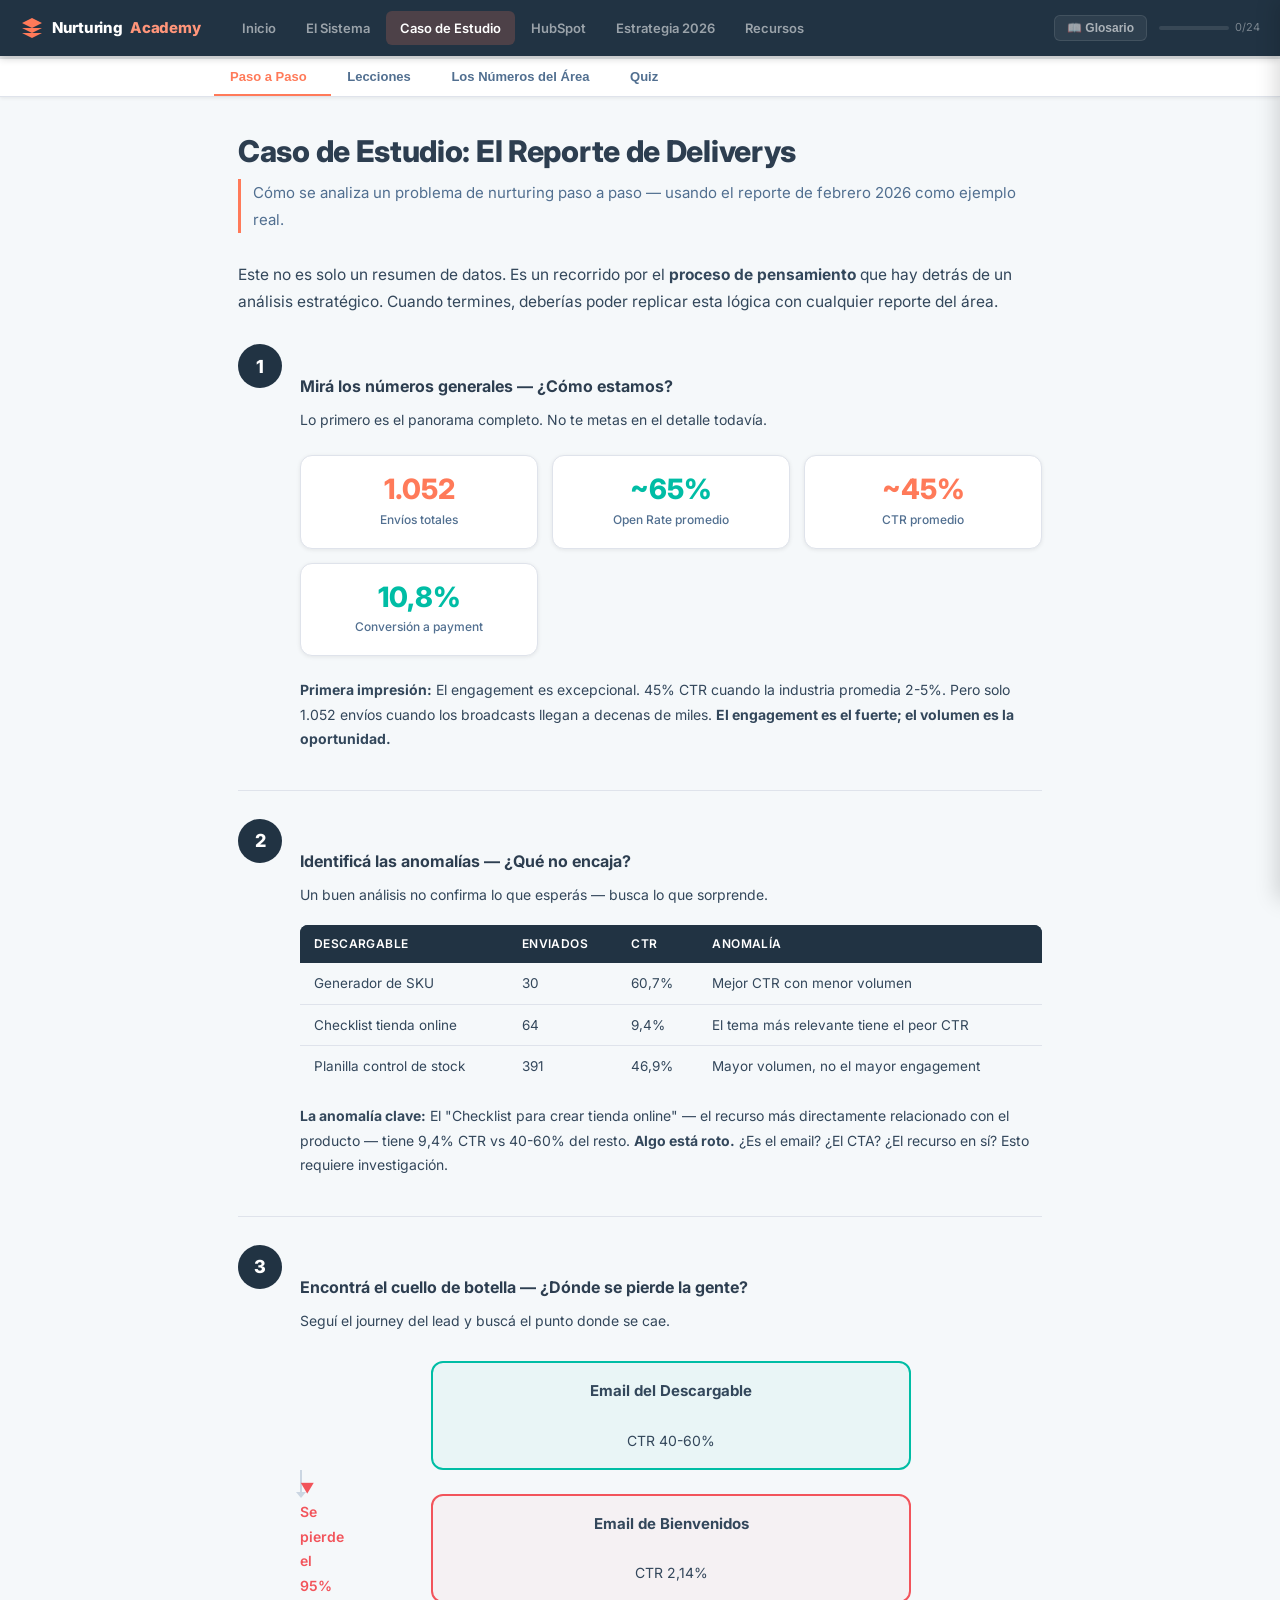
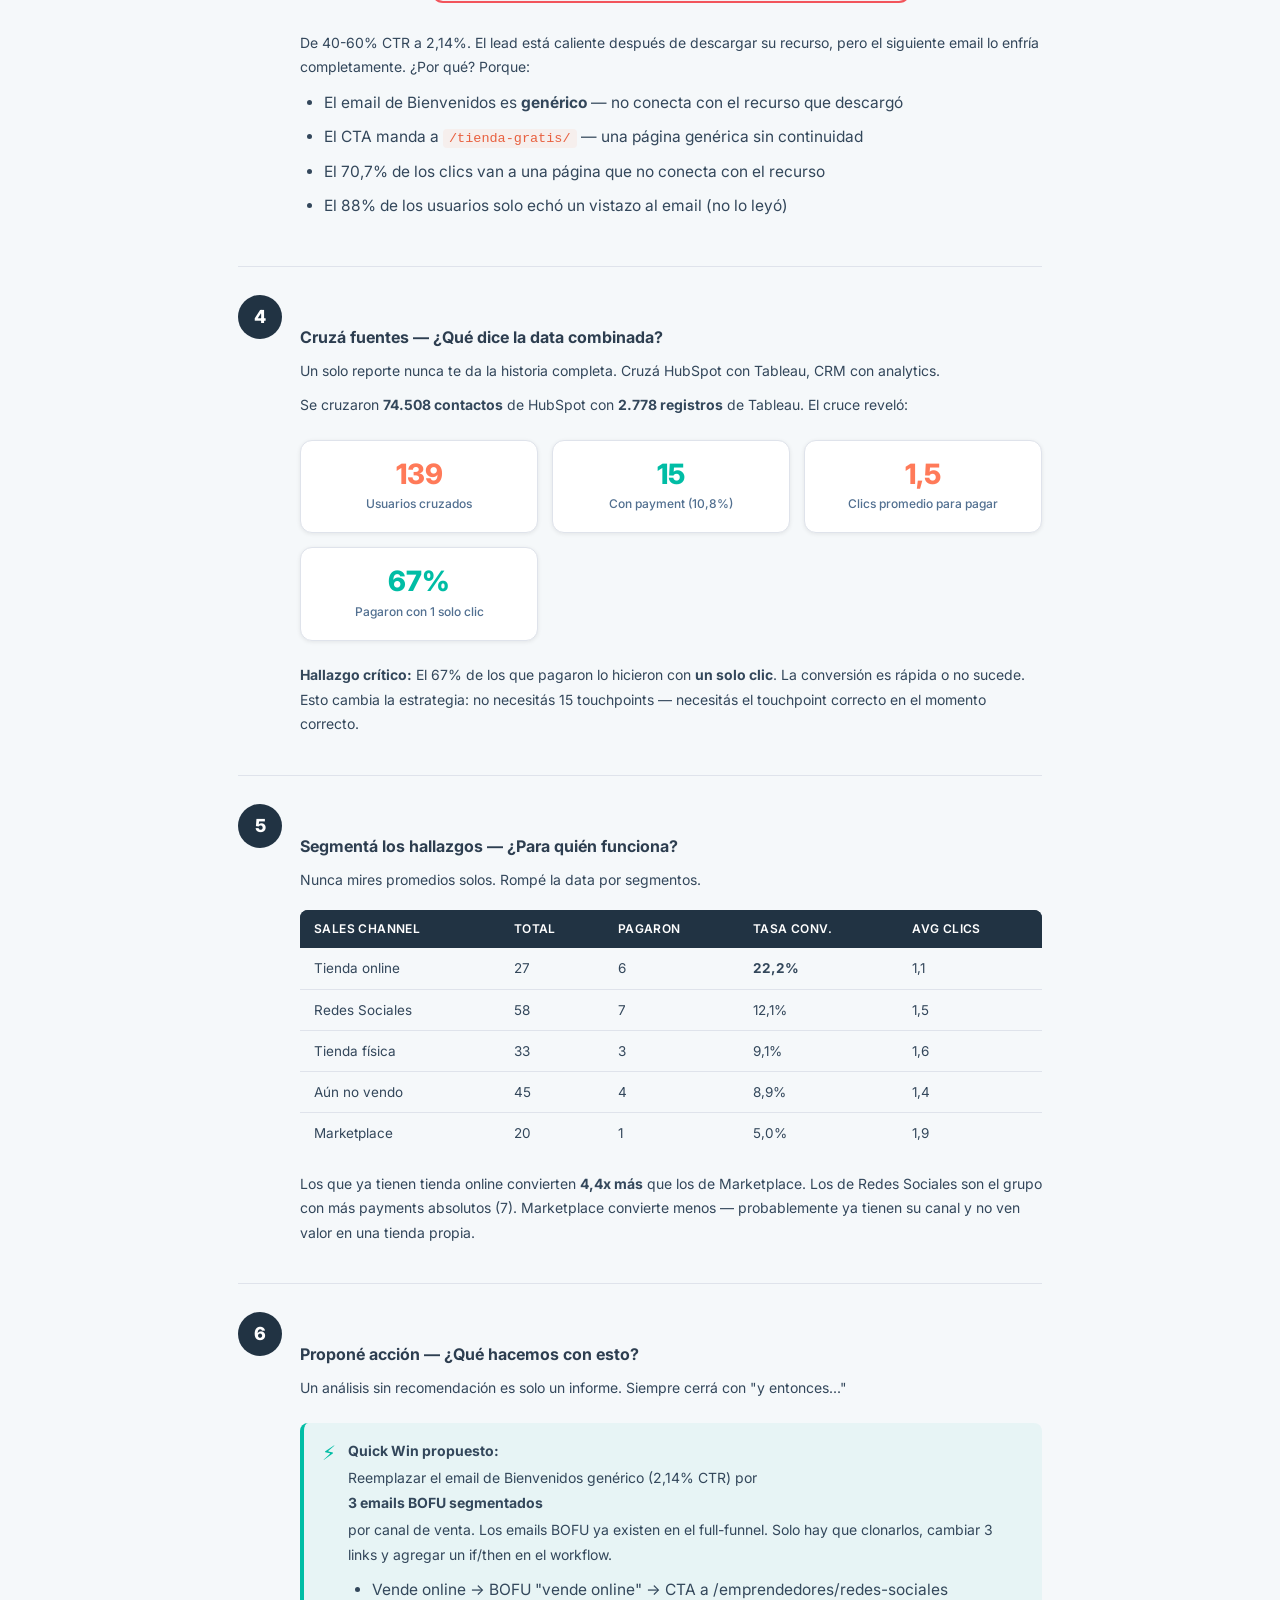
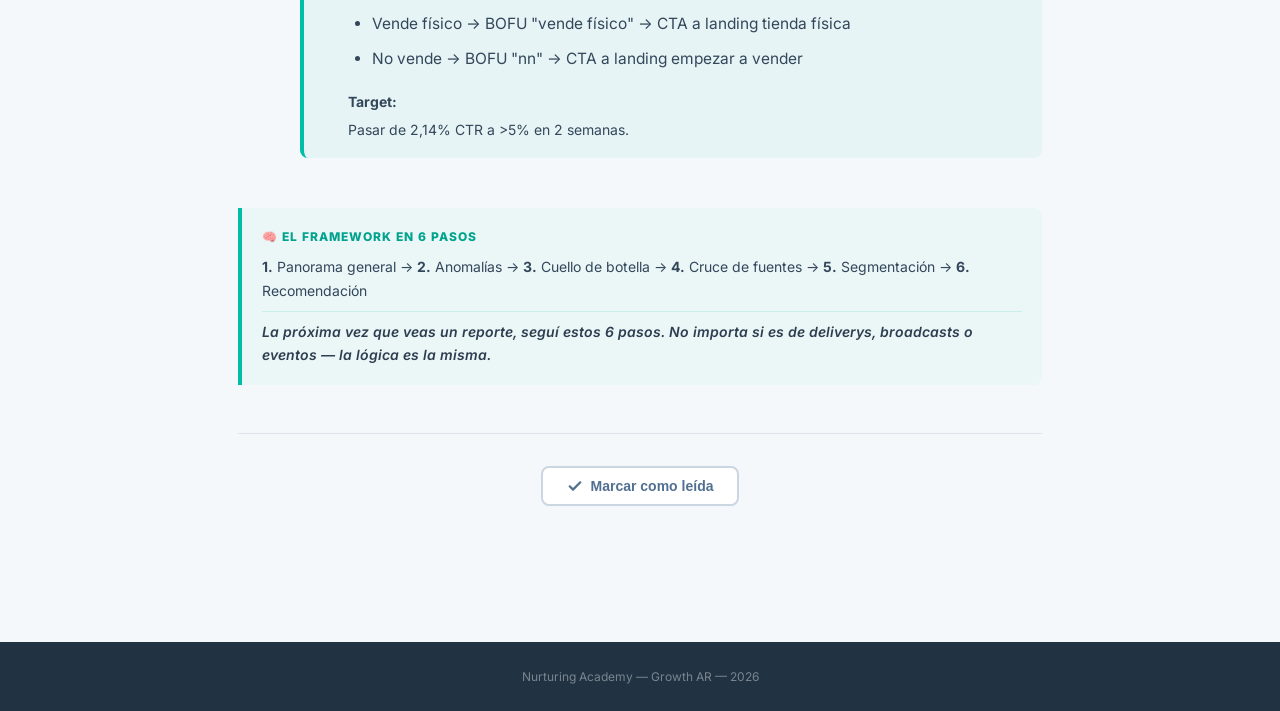
==== analisis.html @ 698d48ff "Rewrite completo: 6 paginas - full-funnel, caso de estudio, HubSpot, estrategia 2026, recursos Co-au" ====
<!DOCTYPE html>
<html lang="es">
<head>
<meta charset="UTF-8">
<meta name="viewport" content="width=device-width,initial-scale=1.0">
<title>Caso de Estudio — Nurturing Academy</title>
<link href="https://fonts.googleapis.com/css2?family=Inter:wght@400;500;600;700;800&display=swap" rel="stylesheet">
<link rel="stylesheet" href="style.css">
</head>
<body>

<!-- HEADER -->
<header class="app-header">
  <div class="header-logo">
    <svg viewBox="0 0 24 24"><path d="M12 2L2 7l10 5 10-5-10-5zM2 17l10 5 10-5M2 12l10 5 10-5"/></svg>
    Nurturing <span>Academy</span>
  </div>
  <nav class="header-tabs">
    <a href="index.html" class="header-tab">Inicio</a>
    <a href="sistema.html" class="header-tab">El Sistema</a>
    <a href="analisis.html" class="header-tab" data-page="analisis">Caso de Estudio</a>
    <a href="herramientas.html" class="header-tab">HubSpot</a>
    <a href="estrategia.html" class="header-tab">Estrategia 2026</a>
    <a href="recursos.html" class="header-tab">Recursos</a>
  </nav>
  <div class="header-right">
    <button class="glos-trigger" id="glos-btn">📖 Glosario</button>
    <div class="progress-mini"><div class="progress-mini-bar"><div class="progress-mini-fill" style="width:0%"></div></div><span class="progress-text">0/24</span></div>
  </div>
</header>
<div class="progress-strip"><div class="progress-strip-fill" style="width:0%"></div></div>

<main class="app-main">
<div class="page active" data-page="analisis">

  <div class="sub-tabs-wrap">
    <div class="sub-tabs">
      <button class="sub-tab active" data-sub="ana-caso">Paso a Paso <span class="check-icon"></span></button>
      <button class="sub-tab" data-sub="ana-lecciones">Lecciones <span class="check-icon"></span></button>
      <button class="sub-tab" data-sub="ana-numeros">Los Números del Área <span class="check-icon"></span></button>
      <button class="sub-tab" data-sub="ana-quiz">Quiz <span class="check-icon"></span></button>
    </div>
  </div>

  <!-- ─── Paso a Paso ─── -->
  <div class="sub-page active" data-sub="ana-caso">
    <div class="content-wrap">
      <div class="article">
        <h1>Caso de Estudio: El Reporte de Deliverys</h1>
        <p class="subtitle">Cómo se analiza un problema de nurturing paso a paso — usando el reporte de febrero 2026 como ejemplo real.</p>

        <p>Este no es solo un resumen de datos. Es un recorrido por el <strong>proceso de pensamiento</strong> que hay detrás de un análisis estratégico. Cuando termines, deberías poder replicar esta lógica con cualquier reporte del área.</p>

        <div class="analysis-steps">
          <div class="as-step">
            <div class="as-num">1</div>
            <div class="as-content">
              <h3>Mirá los números generales — ¿Cómo estamos?</h3>
              <p>Lo primero es el panorama completo. No te metas en el detalle todavía.</p>
              <div class="stat-grid">
                <div class="stat-card"><div class="stat-value coral">1.052</div><div class="stat-label">Envíos totales</div></div>
                <div class="stat-card"><div class="stat-value teal">~65%</div><div class="stat-label">Open Rate promedio</div></div>
                <div class="stat-card"><div class="stat-value coral">~45%</div><div class="stat-label">CTR promedio</div></div>
                <div class="stat-card"><div class="stat-value teal">10,8%</div><div class="stat-label">Conversión a payment</div></div>
              </div>
              <p><strong>Primera impresión:</strong> El engagement es excepcional. 45% CTR cuando la industria promedia 2-5%. Pero solo 1.052 envíos cuando los broadcasts llegan a decenas de miles. <strong>El engagement es el fuerte; el volumen es la oportunidad.</strong></p>
            </div>
          </div>

          <div class="as-step">
            <div class="as-num">2</div>
            <div class="as-content">
              <h3>Identificá las anomalías — ¿Qué no encaja?</h3>
              <p>Un buen análisis no confirma lo que esperás — busca lo que sorprende.</p>
              <table class="data-table">
                <thead><tr><th>Descargable</th><th>Enviados</th><th>CTR</th><th>Anomalía</th></tr></thead>
                <tbody>
                  <tr><td>Generador de SKU</td><td>30</td><td>60,7%</td><td>Mejor CTR con menor volumen</td></tr>
                  <tr><td>Checklist tienda online</td><td>64</td><td>9,4%</td><td>El tema más relevante tiene el peor CTR</td></tr>
                  <tr><td>Planilla control de stock</td><td>391</td><td>46,9%</td><td>Mayor volumen, no el mayor engagement</td></tr>
                </tbody>
              </table>
              <p><strong>La anomalía clave:</strong> El "Checklist para crear tienda online" — el recurso más directamente relacionado con el producto — tiene 9,4% CTR vs 40-60% del resto. <strong>Algo está roto.</strong> ¿Es el email? ¿El CTA? ¿El recurso en sí? Esto requiere investigación.</p>
            </div>
          </div>

          <div class="as-step">
            <div class="as-num">3</div>
            <div class="as-content">
              <h3>Encontrá el cuello de botella — ¿Dónde se pierde la gente?</h3>
              <p>Seguí el journey del lead y buscá el punto donde se cae.</p>
              <div class="flow-diagram">
                <div class="flow-row"><div class="flow-box flow-tofu"><strong>Email del Descargable</strong><br>CTR 40-60%</div></div>
                <div class="flow-arrow" style="color:var(--danger)">▼ Se pierde el 95%</div>
                <div class="flow-row"><div class="flow-box flow-remark"><strong>Email de Bienvenidos</strong><br>CTR 2,14%</div></div>
              </div>
              <p>De 40-60% CTR a 2,14%. El lead está caliente después de descargar su recurso, pero el siguiente email lo enfría completamente. ¿Por qué? Porque:</p>
              <ul>
                <li>El email de Bienvenidos es <strong>genérico</strong> — no conecta con el recurso que descargó</li>
                <li>El CTA manda a <code>/tienda-gratis/</code> — una página genérica sin continuidad</li>
                <li>El 70,7% de los clics van a una página que no conecta con el recurso</li>
                <li>El 88% de los usuarios solo echó un vistazo al email (no lo leyó)</li>
              </ul>
            </div>
          </div>

          <div class="as-step">
            <div class="as-num">4</div>
            <div class="as-content">
              <h3>Cruzá fuentes — ¿Qué dice la data combinada?</h3>
              <p>Un solo reporte nunca te da la historia completa. Cruzá HubSpot con Tableau, CRM con analytics.</p>
              <p>Se cruzaron <strong>74.508 contactos</strong> de HubSpot con <strong>2.778 registros</strong> de Tableau. El cruce reveló:</p>
              <div class="stat-grid">
                <div class="stat-card"><div class="stat-value coral">139</div><div class="stat-label">Usuarios cruzados</div></div>
                <div class="stat-card"><div class="stat-value teal">15</div><div class="stat-label">Con payment (10,8%)</div></div>
                <div class="stat-card"><div class="stat-value coral">1,5</div><div class="stat-label">Clics promedio para pagar</div></div>
                <div class="stat-card"><div class="stat-value teal">67%</div><div class="stat-label">Pagaron con 1 solo clic</div></div>
              </div>
              <p><strong>Hallazgo crítico:</strong> El 67% de los que pagaron lo hicieron con <strong>un solo clic</strong>. La conversión es rápida o no sucede. Esto cambia la estrategia: no necesitás 15 touchpoints — necesitás el touchpoint correcto en el momento correcto.</p>
            </div>
          </div>

          <div class="as-step">
            <div class="as-num">5</div>
            <div class="as-content">
              <h3>Segmentá los hallazgos — ¿Para quién funciona?</h3>
              <p>Nunca mires promedios solos. Rompé la data por segmentos.</p>
              <table class="data-table">
                <thead><tr><th>Sales Channel</th><th>Total</th><th>Pagaron</th><th>Tasa Conv.</th><th>Avg Clics</th></tr></thead>
                <tbody>
                  <tr><td>Tienda online</td><td>27</td><td>6</td><td><strong>22,2%</strong></td><td>1,1</td></tr>
                  <tr><td>Redes Sociales</td><td>58</td><td>7</td><td>12,1%</td><td>1,5</td></tr>
                  <tr><td>Tienda física</td><td>33</td><td>3</td><td>9,1%</td><td>1,6</td></tr>
                  <tr><td>Aún no vendo</td><td>45</td><td>4</td><td>8,9%</td><td>1,4</td></tr>
                  <tr><td>Marketplace</td><td>20</td><td>1</td><td>5,0%</td><td>1,9</td></tr>
                </tbody>
              </table>
              <p>Los que ya tienen tienda online convierten <strong>4,4x más</strong> que los de Marketplace. Los de Redes Sociales son el grupo con más payments absolutos (7). Marketplace convierte menos — probablemente ya tienen su canal y no ven valor en una tienda propia.</p>
            </div>
          </div>

          <div class="as-step">
            <div class="as-num">6</div>
            <div class="as-content">
              <h3>Proponé acción — ¿Qué hacemos con esto?</h3>
              <p>Un análisis sin recomendación es solo un informe. Siempre cerrá con "y entonces..."</p>
              <div class="callout callout-insight">
                <div class="callout-icon">⚡</div>
                <div class="callout-body">
                  <strong>Quick Win propuesto:</strong>
                  <p>Reemplazar el email de Bienvenidos genérico (2,14% CTR) por <strong>3 emails BOFU segmentados</strong> por canal de venta. Los emails BOFU ya existen en el full-funnel. Solo hay que clonarlos, cambiar 3 links y agregar un if/then en el workflow.</p>
                  <ul>
                    <li>Vende online → BOFU "vende online" → CTA a /emprendedores/redes-sociales</li>
                    <li>Vende físico → BOFU "vende físico" → CTA a landing tienda física</li>
                    <li>No vende → BOFU "nn" → CTA a landing empezar a vender</li>
                  </ul>
                  <p><strong>Target:</strong> Pasar de 2,14% CTR a >5% en 2 semanas.</p>
                </div>
              </div>
            </div>
          </div>
        </div>

        <div class="callout-strategy">
          <div class="cs-title">🧠 El framework en 6 pasos</div>
          <p><strong>1.</strong> Panorama general → <strong>2.</strong> Anomalías → <strong>3.</strong> Cuello de botella → <strong>4.</strong> Cruce de fuentes → <strong>5.</strong> Segmentación → <strong>6.</strong> Recomendación</p>
          <p class="cs-question">La próxima vez que veas un reporte, seguí estos 6 pasos. No importa si es de deliverys, broadcasts o eventos — la lógica es la misma.</p>
        </div>
      </div>

      <div class="mark-read-wrap">
        <button class="mark-read-btn" data-section="ana-caso" onclick="markAsRead('ana-caso')">
          <svg width="16" height="16" viewBox="0 0 16 16" fill="none"><path d="M13.3 4.3L6 11.6L2.7 8.3" stroke="currentColor" stroke-width="2.2" stroke-linecap="round" stroke-linejoin="round"/></svg>
          <span>Marcar como leída</span>
        </button>
      </div>
    </div>
  </div>

  <!-- ─── Lecciones ─── -->
  <div class="sub-page" data-sub="ana-lecciones">
    <div class="content-wrap">
      <div class="article">
        <h1>Lecciones Estratégicas del Reporte</h1>
        <p class="subtitle">7 insights que cambian cómo pensamos el nurturing.</p>

        <div class="accordion">
          <div class="accordion-item">
            <button class="accordion-trigger">1. El engagement sin volumen es desperdicio <span class="arrow">▼</span></button>
            <div class="accordion-body"><div class="accordion-body-inner">
              <p>CTR de 40-60% en los deliverys vs 2-5% de la industria. Excepcional. Pero solo 1.052 envíos totales frente a 120.000 del email de Bienvenidos o los broadcasts con mucho más alcance.</p>
              <p><strong>Acción:</strong> Alimentar los deliverys desde los broadcasts. Promover la descarga de recursos en cada broadcast para meter más gente al flujo que mejor convierte (66,7% conversión en delivery vs 8% en broadcast).</p>
            </div></div>
          </div>

          <div class="accordion-item">
            <button class="accordion-trigger">2. El tema del recurso define la calidad del lead <span class="arrow">▼</span></button>
            <div class="accordion-body"><div class="accordion-body-inner">
              <p>"IA para e-commerce" (Evolución) generó 6 payments con ~9% de conversión. Los recursos genéricos (planillas, calendarios) tienen buen engagement pero no necesariamente intención de compra.</p>
              <p><strong>Lección:</strong> No todos los deliverys son iguales. Un lead que descarga "IA para e-commerce" ya está pensando en optimizar su ecommerce. Un lead que descarga una planilla de stock puede que no tenga intención de abrir una tienda online.</p>
              <p><strong>Acción:</strong> Crear un delivery SMB con tema de alta intención: "Cómo usar IA para crear tu tienda online" — adaptar el exitoso delivery de Evolución al mercado SMB.</p>
            </div></div>
          </div>

          <div class="accordion-item">
            <button class="accordion-trigger">3. Las landing pages determinan la conversión final <span class="arrow">▼</span></button>
            <div class="accordion-body"><div class="accordion-body-inner">
              <table class="data-table">
                <thead><tr><th>Landing Page</th><th>Usuarios</th><th>Pagaron</th><th>Tasa</th></tr></thead>
                <tbody>
                  <tr><td>/evolucion/</td><td>3</td><td>2</td><td><strong>66,7%</strong></td></tr>
                  <tr><td>/recursos/nubecommerce/</td><td>5</td><td>3</td><td><strong>60,0%</strong></td></tr>
                  <tr><td>/recursos/planificacion-estrategica/</td><td>6</td><td>3</td><td><strong>50,0%</strong></td></tr>
                  <tr><td>/recursos/ebooks/negocios-digitales-guia/</td><td>26</td><td>0</td><td><strong>0%</strong></td></tr>
                  <tr><td>/herramientas/analisis-foda-online/</td><td>7</td><td>0</td><td><strong>0%</strong></td></tr>
                </tbody>
              </table>
              <p>Evolución (66,7%), NubeCommerce (60%) y Planificación (50%) son donde se toma la decisión de pagar. Las herramientas genéricas (FODA, buyer persona) tienen <strong>0% conversión</strong>.</p>
              <p><strong>Acción:</strong> Los CTAs de los emails deberían apuntar a las páginas que convierten, no a las genéricas.</p>
            </div></div>
          </div>

          <div class="accordion-item">
            <button class="accordion-trigger">4. El flujo de Delivery es el más eficiente del sistema <span class="arrow">▼</span></button>
            <div class="accordion-body"><div class="accordion-body-inner">
              <table class="data-table">
                <thead><tr><th>Flujo</th><th>Total</th><th>Pagaron</th><th>Tasa</th></tr></thead>
                <tbody>
                  <tr><td>Delivery</td><td>6</td><td>4</td><td><strong>66,7%</strong></td></tr>
                  <tr><td>Broadcast</td><td>75</td><td>6</td><td>8,0%</td></tr>
                  <tr><td>Flujo Bienvenidos</td><td>11</td><td>1</td><td>9,1%</td></tr>
                  <tr><td>FullFunnel-tofu-nn</td><td>27</td><td>1</td><td>3,7%</td></tr>
                </tbody>
              </table>
              <p>Delivery convierte al 66,7%. Broadcast al 8%. La estrategia: <strong>usar Broadcast para alimentar Delivery</strong> — combinar el volumen de uno con la conversión del otro.</p>
            </div></div>
          </div>

          <div class="accordion-item">
            <button class="accordion-trigger">5. Hay 124 trials sin payment esperando <span class="arrow">▼</span></button>
            <div class="accordion-body"><div class="accordion-body-inner">
              <p>De los 139 usuarios cruzados, todos crearon trial. 124 no pagaron. El problema no es la activación — es el <strong>cierre</strong>.</p>
              <p>Un flujo de remarketing/recupero enfocado en estos trials podría ser el quick win más grande. Son leads que ya demostraron intención (crearon tienda) pero algo los frenó en el último paso.</p>
            </div></div>
          </div>

          <div class="accordion-item">
            <button class="accordion-trigger">6. La segmentación del formulario no se usa <span class="arrow">▼</span></button>
            <div class="accordion-body"><div class="accordion-body-inner">
              <p>El form pregunta "¿Cómo vendés actualmente?" con 5 opciones. Pero todos los leads entran al mismo flujo TOFU genérico sin importar la respuesta.</p>
              <p>Un lead que vende en tienda física necesita un mensaje diferente al que aún no vende. La data lo confirma (22,2% vs 8,9% conversión). Personalizar según la respuesta podría mejorar significativamente la conversión.</p>
            </div></div>
          </div>

          <div class="accordion-item">
            <button class="accordion-trigger">7. Los deliverys SMB son muy nuevos para medir <span class="arrow">▼</span></button>
            <div class="accordion-body"><div class="accordion-body-inner">
              <p>Creados el 27/01/2026, solo tienen 2-3 semanas de vida. Promedio hasta payment: 15 días. Mediana: 9 días.</p>
              <p><strong>Acción:</strong> Esperar hasta primera semana de marzo para tener data significativa. Mientras tanto, monitorear engagement y ajustar lo que se pueda (subject lines, CTAs).</p>
            </div></div>
          </div>
        </div>
      </div>

      <div class="mark-read-wrap">
        <button class="mark-read-btn" data-section="ana-lecciones" onclick="markAsRead('ana-lecciones')">
          <svg width="16" height="16" viewBox="0 0 16 16" fill="none"><path d="M13.3 4.3L6 11.6L2.7 8.3" stroke="currentColor" stroke-width="2.2" stroke-linecap="round" stroke-linejoin="round"/></svg>
          <span>Marcar como leída</span>
        </button>
      </div>
    </div>
  </div>

  <!-- ─── Los Números del Área ─── -->
  <div class="sub-page" data-sub="ana-numeros">
    <div class="content-wrap">
      <div class="article">
        <h1>Los Números del Área</h1>
        <p class="subtitle">Métricas clave de 2025 y benchmarks para 2026.</p>

        <h2>Resultados 2025 — El año del sistema</h2>
        <div class="stat-grid">
          <div class="stat-card"><div class="stat-value coral">154.887</div><div class="stat-label">Leads impactados</div></div>
          <div class="stat-card"><div class="stat-value teal">1.038</div><div class="stat-label">Trials generados (+16% vs budget)</div></div>
          <div class="stat-card"><div class="stat-value coral">102</div><div class="stat-label">Payments (+16% vs budget)</div></div>
          <div class="stat-card"><div class="stat-value teal">9,83%</div><div class="stat-label">CVR Trial → Payment</div></div>
        </div>

        <h2>Engagement de Emails 2025</h2>
        <table class="data-table">
          <thead><tr><th>Métrica</th><th>Q1 2025</th><th>Q2 2025</th><th>Benchmark industria</th></tr></thead>
          <tbody>
            <tr><td>Open Rate</td><td>35,04%</td><td>34,91%</td><td>15-30%</td></tr>
            <tr><td>CTR</td><td>2,09%</td><td>2,23%</td><td>1,5-3%</td></tr>
            <tr><td>Bounce Rate</td><td>1,16%</td><td>0,85%</td><td><2%</td></tr>
            <tr><td>Unsub Rate</td><td>0,58%</td><td>0,44%</td><td><0,5%</td></tr>
          </tbody>
        </table>

        <h2>Broadcasts — Santiago Q1-Q2 2025</h2>
        <p>32 broadcasts analizados. Los top performers:</p>
        <table class="data-table">
          <thead><tr><th>Broadcast</th><th>OR</th><th>Trials</th><th>Payments</th></tr></thead>
          <tbody>
            <tr><td>"La Lapicera" (inspirado en J. Belfort)</td><td>~35%</td><td>37</td><td><strong>6</strong></td></tr>
            <tr><td>"Preparate… ¡Que ya viene!" (Hot Sale)</td><td><strong>40,63%</strong></td><td>—</td><td>—</td></tr>
            <tr><td>Enero YoY</td><td>—</td><td>—</td><td><strong>+1039% YoY</strong></td></tr>
          </tbody>
        </table>

        <h2>Eventos 2025</h2>
        <table class="data-table">
          <thead><tr><th>Evento</th><th>Inscriptos</th><th>Tiendas</th><th>Payments</th><th>Nota</th></tr></thead>
          <tbody>
            <tr><td>Entrenamiento Nube (anual)</td><td>—</td><td>279</td><td>—</td><td>Volumen sostenido</td></tr>
            <tr><td>Webinar Adquisición (nov)</td><td>4.143</td><td>136</td><td>4</td><td>Pico sin journey post-evento</td></tr>
          </tbody>
        </table>

        <h2>Métricas a Monitorear en 2026</h2>
        <table class="data-table">
          <thead><tr><th>Métrica</th><th>Valor Actual</th><th>Target</th><th>Frecuencia</th></tr></thead>
          <tbody>
            <tr><td>Envíos totales deliverys/mes</td><td>~1.052</td><td>2.000+</td><td>Semanal</td></tr>
            <tr><td>CTR promedio descargables</td><td>~45%</td><td>Mantener >40%</td><td>Semanal</td></tr>
            <tr><td>CTR email Bienvenidos</td><td>2,14%</td><td>>5%</td><td>Semanal</td></tr>
            <tr><td>Payments desde Delivery SMB</td><td>Por medir</td><td>—</td><td>Quincenal</td></tr>
            <tr><td>Días promedio hasta payment</td><td>15 días</td><td>&lt;15 días</td><td>Mensual</td></tr>
          </tbody>
        </table>
      </div>

      <div class="mark-read-wrap">
        <button class="mark-read-btn" data-section="ana-numeros" onclick="markAsRead('ana-numeros')">
          <svg width="16" height="16" viewBox="0 0 16 16" fill="none"><path d="M13.3 4.3L6 11.6L2.7 8.3" stroke="currentColor" stroke-width="2.2" stroke-linecap="round" stroke-linejoin="round"/></svg>
          <span>Marcar como leída</span>
        </button>
      </div>
    </div>
  </div>

  <!-- ─── Quiz ─── -->
  <div class="sub-page" data-sub="ana-quiz">
    <div class="content-wrap">
      <div class="article">
        <h1>Quiz — Caso de Estudio</h1>

        <div class="quiz-card" data-correct="b">
          <h3>1. ¿Cuál es el cuello de botella principal del flujo de deliverys?</h3>
          <div class="q-options">
            <label class="q-opt"><input type="radio" name="aq1" value="a"><span>El CTR del email descargable es muy bajo</span></label>
            <label class="q-opt"><input type="radio" name="aq1" value="b"><span>El email de Bienvenidos genérico pierde el 95% del engagement</span></label>
            <label class="q-opt"><input type="radio" name="aq1" value="c"><span>Los leads no descargan los recursos</span></label>
          </div>
          <div class="q-feedback q-right">Exacto. El descargable tiene 40-60% CTR, pero el Bienvenidos cae a 2,14%. Ahí se pierde casi todo.</div>
          <div class="q-feedback q-wrong">El CTR del descargable es excelente (40-60%). El problema está en el paso siguiente: el email de Bienvenidos.</div>
        </div>

        <div class="quiz-card" data-correct="c">
          <h3>2. ¿Con cuántos clics pagó el 67% de los leads que convirtieron?</h3>
          <div class="q-options">
            <label class="q-opt"><input type="radio" name="aq2" value="a"><span>5 o más clics</span></label>
            <label class="q-opt"><input type="radio" name="aq2" value="b"><span>3 clics</span></label>
            <label class="q-opt"><input type="radio" name="aq2" value="c"><span>1 solo clic</span></label>
          </div>
          <div class="q-feedback q-right">Sí. La conversión es rápida o no sucede. No se necesitan múltiples touchpoints.</div>
          <div class="q-feedback q-wrong">El dato real: 67% pagó con un solo clic. No necesitaron múltiples interacciones.</div>
        </div>

        <div class="quiz-card" data-correct="a">
          <h3>3. ¿Cuál es el primer paso del framework de análisis?</h3>
          <div class="q-options">
            <label class="q-opt"><input type="radio" name="aq3" value="a"><span>Mirar los números generales — panorama completo</span></label>
            <label class="q-opt"><input type="radio" name="aq3" value="b"><span>Buscar anomalías en los datos</span></label>
            <label class="q-opt"><input type="radio" name="aq3" value="c"><span>Proponer acciones inmediatas</span></label>
          </div>
          <div class="q-feedback q-right">Correcto. Siempre empezá con el panorama completo antes de ir al detalle.</div>
          <div class="q-feedback q-wrong">Las anomalías vienen después. Primero hay que entender el panorama general para tener contexto.</div>
        </div>

        <div class="quiz-card" data-correct="b">
          <h3>4. ¿Cuál es la landing page con mayor tasa de conversión?</h3>
          <div class="q-options">
            <label class="q-opt"><input type="radio" name="aq4" value="a"><span>/tienda-gratis/ (15,4%)</span></label>
            <label class="q-opt"><input type="radio" name="aq4" value="b"><span>/evolucion/ (66,7%)</span></label>
            <label class="q-opt"><input type="radio" name="aq4" value="c"><span>/crear-mi-tienda-online/ (10%)</span></label>
          </div>
          <div class="q-feedback q-right">Correcto. /evolucion/ tiene 66,7% de conversión, seguida de /recursos/nubecommerce/ con 60%.</div>
          <div class="q-feedback q-wrong">Las páginas de Evolución (66,7%) y NubeCommerce (60%) son las que más convierten.</div>
        </div>
      </div>

      <div class="mark-read-wrap">
        <button class="mark-read-btn" data-section="ana-quiz" onclick="markAsRead('ana-quiz')">
          <svg width="16" height="16" viewBox="0 0 16 16" fill="none"><path d="M13.3 4.3L6 11.6L2.7 8.3" stroke="currentColor" stroke-width="2.2" stroke-linecap="round" stroke-linejoin="round"/></svg>
          <span>Marcar como leída</span>
        </button>
      </div>
    </div>
  </div>

</div>
</main>

<!-- GLOSSARY -->
<div class="glos-overlay" id="glos-overlay"></div>
<div class="glos-panel" id="glos-panel">
  <div class="glos-head"><h3>Glosario</h3><button class="glos-close">&times;</button></div>
  <div class="glos-search"><input type="text" placeholder="Buscar término…"></div>
  <div class="glos-list">
    <div class="glos-item"><div class="glos-term">Cuello de botella</div><div class="glos-def">Punto del flujo donde se pierde la mayor cantidad de leads.</div></div>
    <div class="glos-item"><div class="glos-term">Cruce de datos</div><div class="glos-def">Combinar datos de diferentes fuentes (HubSpot + Tableau) para obtener insights más profundos.</div></div>
    <div class="glos-item"><div class="glos-term">Quick Win</div><div class="glos-def">Acción de alto impacto y bajo esfuerzo que se puede implementar rápidamente.</div></div>
  </div>
</div>

<footer class="app-footer">Nurturing Academy — Growth AR — 2026</footer>
<script src="app.js"></script>
</body>
</html>
---- style.css ----
/* ============================================================
   VARIABLES — HubSpot Brand Colors
   ============================================================ */
:root {
  --coral: #FF7A59;
  --coral-light: #FF957A;
  --coral-dark: #E8603F;
  --charcoal: #33475B;
  --charcoal-light: #516F90;
  --charcoal-dark: #2D3E50;
  --teal: #00BDA5;
  --teal-light: #7CDED2;
  --teal-dark: #00A38D;
  --navy: #213343;
  --bg: #F5F8FA;
  --card: #FFFFFF;
  --text: #33475B;
  --text2: #516F90;
  --text3: #99ACC2;
  --border: #CBD6E2;
  --border-light: #DFE3EB;
  --success: #00BDA5;
  --warning: #DBAE17;
  --danger: #F2545B;
  --info: #00A4BD;
  --radius: 8px;
  --radius-lg: 12px;
  --shadow: 0 1px 4px rgba(0,0,0,.08);
  --shadow-md: 0 4px 12px rgba(0,0,0,.1);
  --shadow-lg: 0 8px 30px rgba(0,0,0,.12);
  --header-h: 56px;
  --subtab-h: 44px;
}

/* ============================================================
   RESET & BASE
   ============================================================ */
*,*::before,*::after{box-sizing:border-box;margin:0;padding:0}
html{scroll-behavior:smooth;-webkit-text-size-adjust:100%}
body{font-family:'Inter',system-ui,-apple-system,sans-serif;color:var(--text);background:var(--bg);line-height:1.75;font-size:15.5px}
a{color:var(--coral);text-decoration:none;font-weight:500;transition:color .15s}
a:hover{color:var(--coral-dark);text-decoration:underline}
::selection{background:var(--coral);color:#fff}
img{max-width:100%;display:block}
strong{font-weight:700}
em{font-style:italic;color:var(--charcoal-light)}

/* ============================================================
   HEADER — Fixed top bar
   ============================================================ */
.app-header{
  position:fixed;top:0;left:0;right:0;z-index:100;
  background:var(--navy);color:#fff;
  height:var(--header-h);
  display:flex;align-items:center;
  padding:0 20px;gap:12px;
  box-shadow:0 2px 8px rgba(0,0,0,.2);
}
.header-logo{
  font-size:15px;font-weight:800;letter-spacing:-.3px;
  display:flex;align-items:center;gap:8px;
  white-space:nowrap;flex-shrink:0;
}
.header-logo svg{width:24px;height:24px;fill:var(--coral)}
.header-logo span{color:var(--coral-light)}

.header-tabs{
  display:flex;gap:2px;margin-left:16px;flex:1;
  overflow-x:auto;-webkit-overflow-scrolling:touch;
}
.header-tabs::-webkit-scrollbar{display:none}
.header-tab{
  padding:6px 14px;border-radius:6px;
  font-size:13px;font-weight:600;
  color:rgba(255,255,255,.55);
  background:transparent;border:none;cursor:pointer;
  white-space:nowrap;transition:all .15s;
  text-decoration:none;
}
.header-tab:hover{color:#fff;background:rgba(255,255,255,.08);text-decoration:none}
.header-tab.active{color:#fff;background:rgba(255,122,89,.2)}

.header-right{
  display:flex;align-items:center;gap:12px;flex-shrink:0;
}
.glos-trigger{
  padding:5px 12px;border-radius:6px;
  font-size:12px;font-weight:600;
  color:rgba(255,255,255,.6);
  background:rgba(255,255,255,.06);border:1px solid rgba(255,255,255,.1);
  cursor:pointer;transition:all .15s;
  display:flex;align-items:center;gap:5px;
}
.glos-trigger:hover{color:#fff;background:rgba(255,255,255,.12)}
.progress-mini{
  font-size:11px;color:rgba(255,255,255,.4);
  display:flex;align-items:center;gap:6px;
}
.progress-mini-bar{
  width:70px;height:4px;border-radius:2px;
  background:rgba(255,255,255,.1);overflow:hidden;
}
.progress-mini-fill{
  height:100%;border-radius:2px;
  background:var(--teal);transition:width .5s ease;
}

/* ============================================================
   PROGRESS BAR — Below header
   ============================================================ */
.progress-strip{
  position:fixed;top:var(--header-h);left:0;right:0;
  height:3px;background:rgba(0,0,0,.06);z-index:99;
}
.progress-strip-fill{
  height:100%;background:linear-gradient(90deg,var(--teal),var(--coral));
  transition:width .6s ease;border-radius:0 2px 2px 0;
}

/* ============================================================
   SUB-TABS — Sticky bar for in-page sections
   ============================================================ */
.sub-tabs-wrap{
  position:sticky;top:calc(var(--header-h) + 3px);z-index:50;
  background:var(--card);border-bottom:1px solid var(--border-light);
  box-shadow:var(--shadow);
}
.sub-tabs{
  max-width:900px;margin:0 auto;
  display:flex;gap:0;overflow-x:auto;
  padding:0 24px;
  -webkit-overflow-scrolling:touch;
}
.sub-tabs::-webkit-scrollbar{display:none}
.sub-tab{
  padding:10px 16px;
  font-size:13px;font-weight:600;
  color:var(--text2);
  background:none;border:none;
  border-bottom:2px solid transparent;
  cursor:pointer;white-space:nowrap;
  transition:all .15s;
}
.sub-tab:hover{color:var(--charcoal)}
.sub-tab.active{color:var(--coral);border-bottom-color:var(--coral)}
.sub-tab .check-icon{
  display:inline-flex;margin-left:5px;
  color:var(--teal);opacity:0;transition:opacity .3s;
}
.sub-tab.done .check-icon{opacity:1}

/* ============================================================
   MAIN CONTENT AREA
   ============================================================ */
.app-main{
  padding-top:calc(var(--header-h) + 3px);
  min-height:100vh;
}
.page{display:none}
.page.active{display:block}
.sub-page{display:none}
.sub-page.active{display:block}

.content-wrap{
  max-width:860px;margin:0 auto;
  padding:36px 28px 80px;
}

/* ============================================================
   ARTICLE TYPOGRAPHY
   ============================================================ */
.article{margin-bottom:48px}
.article h1{
  font-size:30px;font-weight:800;color:var(--charcoal-dark);
  line-height:1.25;margin-bottom:8px;letter-spacing:-.3px;
}
.article .subtitle{
  font-size:15px;color:var(--text2);margin-bottom:28px;
  border-left:3px solid var(--coral);padding-left:12px;
}
.article h2{
  font-size:22px;font-weight:700;color:var(--charcoal-dark);
  margin-top:40px;margin-bottom:14px;line-height:1.3;
}
.article h3{
  font-size:17px;font-weight:700;color:var(--charcoal);
  margin-top:28px;margin-bottom:10px;
}
.article p{
  margin-bottom:18px;color:var(--text);line-height:1.8;
}
.article ul,.article ol{
  margin-bottom:18px;padding-left:24px;
}
.article li{margin-bottom:8px;line-height:1.7}
.article blockquote{
  border-left:3px solid var(--coral-light);
  background:rgba(255,122,89,.04);
  padding:14px 18px;margin:20px 0;border-radius:0 var(--radius) var(--radius) 0;
  font-style:italic;color:var(--charcoal-light);
}
.article hr{
  border:none;height:1px;background:var(--border-light);margin:32px 0;
}
.article code{
  background:rgba(255,122,89,.08);color:var(--coral-dark);
  padding:2px 6px;border-radius:4px;font-size:13.5px;
  font-family:'Courier New',monospace;
}

/* ============================================================
   CALLOUT BOXES
   ============================================================ */
.callout{
  padding:16px 18px;border-radius:var(--radius);
  margin:22px 0;display:flex;gap:12px;
  border-left:4px solid;
}
.callout-icon{font-size:20px;flex-shrink:0;line-height:1.4}
.callout-body{flex:1}
.callout-body strong{display:block;margin-bottom:3px;font-size:14px}
.callout-body p{margin-bottom:6px;font-size:14px;line-height:1.65}
.callout-body p:last-child{margin-bottom:0}

.callout-insight{background:rgba(0,189,165,.06);border-color:var(--teal)}
.callout-insight .callout-icon{color:var(--teal)}
.callout-alert{background:rgba(242,84,91,.05);border-color:var(--danger)}
.callout-alert .callout-icon{color:var(--danger)}
.callout-tip{background:rgba(0,164,189,.05);border-color:var(--info)}
.callout-tip .callout-icon{color:var(--info)}
.callout-data{background:rgba(255,122,89,.05);border-color:var(--coral)}
.callout-data .callout-icon{color:var(--coral)}
.callout-warning{background:rgba(219,174,23,.06);border-color:var(--warning)}
.callout-warning .callout-icon{color:var(--warning)}

/* ============================================================
   SUMMARY BOX
   ============================================================ */
.summary-box{
  background:var(--card);border:1px solid var(--border-light);
  border-radius:var(--radius-lg);padding:22px 24px;
  margin:28px 0;box-shadow:var(--shadow);
}
.summary-box h4{
  font-size:13px;font-weight:700;text-transform:uppercase;
  letter-spacing:.8px;color:var(--coral);margin-bottom:12px;
  display:flex;align-items:center;gap:6px;
}
.summary-box ul{padding-left:18px;margin:0}
.summary-box li{font-size:14px;line-height:1.65;margin-bottom:6px}

/* ============================================================
   STAT CARDS — For key metrics
   ============================================================ */
.stat-grid{
  display:grid;grid-template-columns:repeat(auto-fit,minmax(180px,1fr));
  gap:14px;margin:22px 0;
}
.stat-card{
  background:var(--card);border:1px solid var(--border-light);
  border-radius:var(--radius-lg);padding:18px 20px;
  box-shadow:var(--shadow);text-align:center;
  transition:transform .15s,box-shadow .15s;
}
.stat-card:hover{transform:translateY(-2px);box-shadow:var(--shadow-md)}
.stat-card .stat-value{
  font-size:28px;font-weight:800;color:var(--charcoal-dark);
  line-height:1.1;margin-bottom:4px;
}
.stat-card .stat-value.coral{color:var(--coral)}
.stat-card .stat-value.teal{color:var(--teal)}
.stat-card .stat-value.danger{color:var(--danger)}
.stat-card .stat-label{font-size:12px;color:var(--text2);font-weight:500}

/* ============================================================
   TABLES
   ============================================================ */
.table-wrap{
  overflow-x:auto;margin:20px 0;border-radius:var(--radius);
  border:1px solid var(--border-light);box-shadow:var(--shadow);
}
table{width:100%;border-collapse:collapse;font-size:13.5px}
thead{background:var(--navy);color:#fff}
th{padding:10px 14px;text-align:left;font-weight:600;font-size:12px;
  text-transform:uppercase;letter-spacing:.4px;white-space:nowrap}
td{padding:10px 14px;border-bottom:1px solid var(--border-light)}
tbody tr:hover{background:rgba(255,122,89,.03)}
tbody tr:last-child td{border-bottom:none}
.tag{
  display:inline-block;padding:2px 8px;border-radius:10px;
  font-size:11px;font-weight:600;white-space:nowrap;
}
.tag-green{background:rgba(0,189,165,.1);color:var(--teal-dark)}
.tag-red{background:rgba(242,84,91,.1);color:var(--danger)}
.tag-orange{background:rgba(255,122,89,.1);color:var(--coral-dark)}
.tag-blue{background:rgba(0,164,189,.1);color:var(--info)}

/* ============================================================
   CSS BAR CHARTS
   ============================================================ */
.bar-chart{margin:22px 0}
.bar-chart-title{
  font-size:14px;font-weight:700;color:var(--charcoal);margin-bottom:12px;
}
.bar-row{
  display:flex;align-items:center;gap:10px;margin-bottom:8px;
}
.bar-label{
  width:180px;font-size:12.5px;color:var(--text2);text-align:right;
  flex-shrink:0;white-space:nowrap;overflow:hidden;text-overflow:ellipsis;
}
.bar-track{flex:1;height:24px;background:var(--border-light);border-radius:4px;overflow:hidden;position:relative}
.bar-fill{
  height:100%;border-radius:4px;
  background:linear-gradient(90deg,var(--coral),var(--coral-light));
  transition:width .8s ease;position:relative;
  display:flex;align-items:center;justify-content:flex-end;
  padding-right:8px;
}
.bar-fill.teal{background:linear-gradient(90deg,var(--teal),var(--teal-light))}
.bar-fill.navy{background:linear-gradient(90deg,var(--navy),var(--charcoal))}
.bar-val{
  font-size:11px;font-weight:700;color:#fff;white-space:nowrap;
}
.bar-val-outside{
  font-size:11px;font-weight:600;color:var(--text2);margin-left:8px;
  white-space:nowrap;
}

/* ============================================================
   CSS FLOWCHART
   ============================================================ */
.flow{margin:28px 0;display:flex;flex-direction:column;align-items:center;gap:0}
.flow-node{
  background:var(--card);border:2px solid var(--border);
  border-radius:var(--radius-lg);padding:12px 20px;
  text-align:center;max-width:340px;width:100%;
  box-shadow:var(--shadow);position:relative;
}
.flow-node.coral{border-color:var(--coral);background:rgba(255,122,89,.04)}
.flow-node.teal{border-color:var(--teal);background:rgba(0,189,165,.04)}
.flow-node.danger{border-color:var(--danger);background:rgba(242,84,91,.04)}
.flow-node.navy{border-color:var(--navy);background:rgba(33,51,67,.04)}
.flow-node strong{font-size:14px;display:block;margin-bottom:2px}
.flow-node span{font-size:12px;color:var(--text2)}
.flow-arrow{
  width:2px;height:24px;background:var(--border);position:relative;
}
.flow-arrow::after{
  content:'';position:absolute;bottom:-4px;left:50%;transform:translateX(-50%);
  border-left:5px solid transparent;border-right:5px solid transparent;
  border-top:6px solid var(--border);
}
.flow-branch{
  display:flex;gap:16px;align-items:flex-start;justify-content:center;
  flex-wrap:wrap;margin:8px 0;
}
.flow-branch .flow-node{max-width:220px;font-size:13px}

/* ============================================================
   DASHBOARD CARDS — For Inicio
   ============================================================ */
.dash-grid{
  display:grid;grid-template-columns:repeat(auto-fit,minmax(250px,1fr));
  gap:16px;margin:28px 0;
}
.dash-card{
  background:var(--card);border:1px solid var(--border-light);
  border-radius:var(--radius-lg);padding:22px 24px;
  box-shadow:var(--shadow);cursor:pointer;
  transition:all .2s;text-decoration:none;color:inherit;
  display:block;position:relative;overflow:hidden;
}
.dash-card:hover{
  transform:translateY(-3px);box-shadow:var(--shadow-lg);
  border-color:var(--coral-light);text-decoration:none;color:inherit;
}
.dash-card .card-icon{
  width:40px;height:40px;border-radius:10px;
  display:flex;align-items:center;justify-content:center;
  margin-bottom:12px;font-size:20px;
}
.dash-card .card-icon.coral{background:rgba(255,122,89,.1);color:var(--coral)}
.dash-card .card-icon.teal{background:rgba(0,189,165,.1);color:var(--teal)}
.dash-card .card-icon.navy{background:rgba(33,51,67,.1);color:var(--navy)}
.dash-card .card-icon.info{background:rgba(0,164,189,.1);color:var(--info)}
.dash-card h3{font-size:16px;font-weight:700;color:var(--charcoal-dark);margin-bottom:4px}
.dash-card p{font-size:13px;color:var(--text2);line-height:1.55;margin:0}
.dash-card .card-progress{
  margin-top:12px;font-size:11px;color:var(--text3);
  display:flex;align-items:center;gap:6px;
}
.dash-card .card-progress-bar{
  flex:1;height:3px;background:var(--border-light);border-radius:2px;overflow:hidden;
}
.dash-card .card-progress-fill{height:100%;background:var(--teal);border-radius:2px;transition:width .5s}

/* ============================================================
   QUIZ
   ============================================================ */
.quiz-section{margin:32px 0}
.quiz-section h2{margin-bottom:20px}
.quiz-card{
  background:var(--card);border:1px solid var(--border-light);
  border-radius:var(--radius-lg);padding:22px 24px;
  margin-bottom:18px;box-shadow:var(--shadow);
}
.quiz-card .q-num{
  font-size:11px;font-weight:700;color:var(--coral);
  text-transform:uppercase;letter-spacing:.8px;margin-bottom:6px;
}
.quiz-card .q-text{
  font-size:15px;font-weight:600;color:var(--charcoal-dark);
  margin-bottom:14px;line-height:1.5;
}
.quiz-card .q-options{display:flex;flex-direction:column;gap:8px}
.q-opt{
  padding:10px 14px;border-radius:var(--radius);
  border:1.5px solid var(--border);
  font-size:14px;color:var(--text);
  cursor:pointer;transition:all .15s;
  background:var(--card);text-align:left;
  line-height:1.5;
}
.q-opt:hover{border-color:var(--coral-light);background:rgba(255,122,89,.03)}
.q-opt.selected{border-color:var(--coral);background:rgba(255,122,89,.06);font-weight:600}
.q-opt.correct{border-color:var(--teal);background:rgba(0,189,165,.08);color:var(--teal-dark)}
.q-opt.wrong{border-color:var(--danger);background:rgba(242,84,91,.06);color:var(--danger)}
.q-opt.disabled{pointer-events:none;opacity:.7}
.q-feedback{
  margin-top:12px;padding:12px 14px;border-radius:var(--radius);
  font-size:13.5px;line-height:1.6;display:none;
}
.q-feedback.show{display:block}
.q-feedback.correct{background:rgba(0,189,165,.06);color:var(--charcoal)}
.q-feedback.wrong{background:rgba(242,84,91,.05);color:var(--charcoal)}

.quiz-results{
  background:var(--card);border:2px solid var(--teal);
  border-radius:var(--radius-lg);padding:24px;
  text-align:center;margin:24px 0;display:none;
}
.quiz-results.show{display:block}
.quiz-results .score{font-size:36px;font-weight:800;color:var(--teal)}
.quiz-results .score-text{font-size:14px;color:var(--text2);margin-top:4px}
.quiz-submit{
  background:var(--coral);color:#fff;
  border:none;border-radius:var(--radius);
  padding:12px 28px;font-size:14px;font-weight:700;
  cursor:pointer;transition:background .15s;
  margin-top:8px;
}
.quiz-submit:hover{background:var(--coral-dark)}
.quiz-submit:disabled{opacity:.5;cursor:not-allowed}

/* ============================================================
   MARK AS READ BUTTON
   ============================================================ */
.mark-read-wrap{
  text-align:center;padding:32px 0 16px;
  border-top:1px solid var(--border-light);margin-top:40px;
}
.mark-read-btn{
  display:inline-flex;align-items:center;gap:8px;
  padding:10px 24px;border-radius:var(--radius);
  background:var(--card);border:2px solid var(--border);
  color:var(--text2);font-size:14px;font-weight:600;
  cursor:pointer;transition:all .2s;
}
.mark-read-btn:hover{border-color:var(--teal);color:var(--teal)}
.mark-read-btn.done{
  background:rgba(0,189,165,.08);border-color:var(--teal);
  color:var(--teal-dark);pointer-events:none;
}
.mark-read-btn svg{width:16px;height:16px}

/* ============================================================
   GLOSSARY PANEL — Slides from right
   ============================================================ */
.glos-overlay{
  position:fixed;top:0;left:0;right:0;bottom:0;
  background:rgba(0,0,0,.35);z-index:200;
  opacity:0;pointer-events:none;transition:opacity .25s;
}
.glos-overlay.show{opacity:1;pointer-events:auto}
.glos-panel{
  position:fixed;top:0;right:0;bottom:0;width:380px;
  background:var(--card);z-index:210;
  transform:translateX(100%);transition:transform .3s ease;
  display:flex;flex-direction:column;
  box-shadow:-4px 0 20px rgba(0,0,0,.15);
}
.glos-panel.show{transform:translateX(0)}
.glos-head{
  padding:18px 20px;border-bottom:1px solid var(--border-light);
  display:flex;align-items:center;justify-content:space-between;
}
.glos-head h3{font-size:17px;font-weight:700;color:var(--charcoal-dark)}
.glos-close{
  background:none;border:none;font-size:22px;
  cursor:pointer;color:var(--text3);padding:4px;
}
.glos-search{
  padding:12px 20px;border-bottom:1px solid var(--border-light);
}
.glos-search input{
  width:100%;padding:8px 12px;border:1.5px solid var(--border);
  border-radius:var(--radius);font-size:14px;font-family:inherit;
  outline:none;transition:border-color .15s;
}
.glos-search input:focus{border-color:var(--coral)}
.glos-list{flex:1;overflow-y:auto;padding:12px 20px}
.glos-item{
  padding:10px 0;border-bottom:1px solid var(--border-light);
}
.glos-item:last-child{border-bottom:none}
.glos-term{
  font-size:14px;font-weight:700;color:var(--coral-dark);margin-bottom:2px;
}
.glos-def{font-size:13px;color:var(--text2);line-height:1.55}
.glos-item.hidden{display:none}

/* ============================================================
   HUBSPOT MOCKUP
   ============================================================ */
.mockup{
  background:#f0f0f0;border-radius:var(--radius-lg);
  border:1px solid #ddd;overflow:hidden;margin:24px 0;
  box-shadow:var(--shadow-md);
}
.mockup-titlebar{
  background:#404040;padding:8px 14px;
  display:flex;align-items:center;gap:6px;
}
.mockup-dot{width:10px;height:10px;border-radius:50%;background:#666}
.mockup-dot.red{background:#ff5f57}
.mockup-dot.yellow{background:#ffbd2e}
.mockup-dot.green{background:#28ca41}
.mockup-url{
  margin-left:12px;background:#555;border-radius:4px;
  padding:3px 10px;font-size:11px;color:#aaa;flex:1;
}
.mockup-body{background:#fff;padding:20px}
.mockup-sidebar{
  display:flex;gap:0;
}
.mockup-sidebar-nav{
  width:200px;background:#2e475d;padding:16px 0;flex-shrink:0;
}
.mockup-sidebar-nav .mock-nav-item{
  padding:7px 16px;font-size:12px;color:rgba(255,255,255,.5);
  cursor:default;
}
.mockup-sidebar-nav .mock-nav-item.active{
  background:rgba(255,122,89,.15);color:#fff;
  border-left:3px solid var(--coral);
}
.mockup-content{flex:1;padding:16px}
.mockup-content h4{font-size:14px;color:#333;margin-bottom:10px}

/* ============================================================
   LEARNING PATH — Connected steps
   ============================================================ */
.path-steps{margin:24px 0}
.path-step{
  display:flex;gap:16px;padding-bottom:24px;
  position:relative;
}
.path-step:not(:last-child)::before{
  content:'';position:absolute;left:17px;top:38px;
  width:2px;bottom:0;background:var(--border);
}
.path-step-num{
  width:36px;height:36px;border-radius:50%;
  background:var(--coral);color:#fff;
  display:flex;align-items:center;justify-content:center;
  font-size:14px;font-weight:700;flex-shrink:0;
  position:relative;z-index:1;
}
.path-step-num.teal{background:var(--teal)}
.path-step-num.navy{background:var(--navy)}
.path-step-body h4{font-size:15px;font-weight:700;color:var(--charcoal-dark);margin-bottom:3px}
.path-step-body p{font-size:13.5px;color:var(--text2);line-height:1.55;margin:0}

/* ============================================================
   EXPANDABLE / ACCORDION
   ============================================================ */
.accordion{margin:20px 0}
.accordion-item{
  border:1px solid var(--border-light);
  border-radius:var(--radius);margin-bottom:8px;
  overflow:hidden;background:var(--card);
}
.accordion-trigger{
  width:100%;padding:14px 18px;
  background:none;border:none;
  text-align:left;cursor:pointer;
  display:flex;align-items:center;justify-content:space-between;
  font-size:14.5px;font-weight:600;color:var(--charcoal);
  font-family:inherit;
}
.accordion-trigger:hover{background:rgba(255,122,89,.03)}
.accordion-trigger .arrow{
  transition:transform .2s;font-size:12px;color:var(--text3);
}
.accordion-item.open .accordion-trigger .arrow{transform:rotate(180deg)}
.accordion-body{
  max-height:0;overflow:hidden;transition:max-height .3s ease;
}
.accordion-item.open .accordion-body{max-height:2000px}
.accordion-body-inner{padding:0 18px 16px;font-size:14px;line-height:1.7;color:var(--text)}

/* ============================================================
   FOOTER
   ============================================================ */
.app-footer{
  background:var(--navy);color:rgba(255,255,255,.4);
  text-align:center;padding:24px;font-size:12px;
  margin-top:40px;
}

/* ============================================================
   LINK BETWEEN PAGES
   ============================================================ */
.cross-link{
  display:inline-flex;align-items:center;gap:4px;
  color:var(--coral);font-weight:600;font-size:14px;
}
.cross-link:hover{color:var(--coral-dark)}

/* ============================================================
   EMAIL SHOWCASE — Display real email content annotated
   ============================================================ */
.email-showcase{
  background:var(--card);border:1px solid var(--border-light);
  border-radius:var(--radius-lg);overflow:hidden;
  margin:24px 0;box-shadow:var(--shadow);
}
.email-showcase-header{
  background:var(--navy);color:#fff;padding:12px 18px;
  display:flex;align-items:center;gap:10px;
  font-size:13px;font-weight:600;
}
.email-showcase-header .es-tag{
  background:rgba(255,122,89,.2);color:var(--coral-light);
  padding:2px 10px;border-radius:10px;font-size:11px;
}
.email-showcase-header .es-segment{
  background:rgba(0,189,165,.2);color:var(--teal-light);
  padding:2px 10px;border-radius:10px;font-size:11px;margin-left:auto;
}
.email-showcase-meta{
  padding:14px 18px;border-bottom:1px solid var(--border-light);
  background:rgba(245,248,250,.6);
}
.email-showcase-meta .es-row{
  display:flex;gap:8px;margin-bottom:6px;font-size:13px;align-items:baseline;
}
.email-showcase-meta .es-row:last-child{margin-bottom:0}
.email-showcase-meta .es-label{
  font-weight:700;color:var(--charcoal-light);min-width:80px;flex-shrink:0;
  font-size:11px;text-transform:uppercase;letter-spacing:.4px;
}
.email-showcase-meta .es-value{color:var(--charcoal-dark);font-weight:500}
.email-showcase-body{padding:18px;font-size:14px;line-height:1.75;color:var(--text)}
.email-showcase-body .es-cta{
  display:inline-block;margin:12px 0;
  padding:10px 22px;border-radius:var(--radius);
  background:var(--coral);color:#fff;font-weight:700;font-size:13px;
}
.email-showcase-annotation{
  padding:14px 18px;border-top:2px dashed var(--border);
  background:rgba(0,189,165,.03);
}
.email-showcase-annotation .ann-title{
  font-size:12px;font-weight:700;text-transform:uppercase;
  letter-spacing:.6px;color:var(--teal);margin-bottom:8px;
  display:flex;align-items:center;gap:6px;
}
.email-showcase-annotation p{font-size:13.5px;line-height:1.65;color:var(--text);margin-bottom:6px}
.email-showcase-annotation p:last-child{margin-bottom:0}

/* ============================================================
   BEFORE/AFTER — Email comparison columns
   ============================================================ */
.before-after{
  display:grid;grid-template-columns:1fr 1fr;
  gap:0;margin:24px 0;border-radius:var(--radius-lg);
  border:1px solid var(--border-light);overflow:hidden;
  box-shadow:var(--shadow);
}
.ba-col{background:var(--card);padding:18px}
.ba-col:first-child{border-right:1px solid var(--border-light)}
.ba-col-label{
  font-size:11px;font-weight:700;text-transform:uppercase;
  letter-spacing:.8px;padding:4px 10px;border-radius:10px;
  display:inline-block;margin-bottom:12px;
}
.ba-col-label.before{background:rgba(242,84,91,.1);color:var(--danger)}
.ba-col-label.after{background:rgba(0,189,165,.1);color:var(--teal-dark)}
.ba-col .ba-subject{font-size:13px;font-weight:600;color:var(--charcoal-dark);margin-bottom:4px}
.ba-col .ba-preheader{font-size:12px;color:var(--text2);margin-bottom:10px;font-style:italic}
.ba-col .ba-body{font-size:13px;line-height:1.65;color:var(--text)}
.ba-reason{
  grid-column:1/-1;padding:14px 18px;
  background:var(--navy);color:rgba(255,255,255,.85);
  font-size:13.5px;line-height:1.6;
}
.ba-reason strong{color:#fff;display:block;margin-bottom:4px;font-size:12px;
  text-transform:uppercase;letter-spacing:.5px}

/* ============================================================
   STRATEGIC THINKING CALLOUT — "Pensar como Estratega"
   ============================================================ */
.callout-strategy{
  background:rgba(0,189,165,.04);border-color:var(--teal);
  border-left:4px solid var(--teal);
  padding:18px 20px;border-radius:0 var(--radius) var(--radius) 0;
  margin:26px 0;
}
.callout-strategy .cs-title{
  font-size:12px;font-weight:800;text-transform:uppercase;
  letter-spacing:1px;color:var(--teal-dark);margin-bottom:8px;
  display:flex;align-items:center;gap:6px;
}
.callout-strategy p{font-size:14px;line-height:1.7;color:var(--text);margin-bottom:8px}
.callout-strategy p:last-child{margin-bottom:0}
.callout-strategy .cs-question{
  font-weight:600;color:var(--charcoal-dark);font-style:italic;
  border-top:1px solid rgba(0,189,165,.15);padding-top:8px;margin-top:8px;
}

/* ============================================================
   EDITORIAL CALLOUT — "Tu Mirada Editorial"
   ============================================================ */
.callout-editorial{
  background:rgba(255,122,89,.04);border-color:var(--coral);
  border-left:4px solid var(--coral);
  padding:18px 20px;border-radius:0 var(--radius) var(--radius) 0;
  margin:26px 0;
}
.callout-editorial .ce-title{
  font-size:12px;font-weight:800;text-transform:uppercase;
  letter-spacing:1px;color:var(--coral-dark);margin-bottom:8px;
  display:flex;align-items:center;gap:6px;
}
.callout-editorial blockquote{
  border-left:2px solid var(--coral-light);
  padding:8px 14px;margin:10px 0;
  font-style:italic;font-size:14px;
  color:var(--charcoal);background:rgba(255,122,89,.03);
  border-radius:0 6px 6px 0;
}
.callout-editorial p{font-size:14px;line-height:1.7;color:var(--text);margin-bottom:8px}
.callout-editorial p:last-child{margin-bottom:0}

/* ============================================================
   STEP-BY-STEP ANALYSIS — Case study format
   ============================================================ */
.analysis-steps{margin:28px 0}
.analysis-step{
  display:flex;gap:18px;margin-bottom:28px;
  padding-bottom:28px;border-bottom:1px solid var(--border-light);
}
.analysis-step:last-child{border-bottom:none;margin-bottom:0;padding-bottom:0}
.analysis-step-num{
  width:44px;height:44px;border-radius:50%;
  background:var(--navy);color:#fff;
  display:flex;align-items:center;justify-content:center;
  font-size:18px;font-weight:800;flex-shrink:0;
}
.analysis-step-body{flex:1}
.analysis-step-body h3{
  font-size:16px;font-weight:700;color:var(--charcoal-dark);
  margin-bottom:8px;
}
.analysis-step-body p{font-size:14px;line-height:1.75;color:var(--text);margin-bottom:10px}
.analysis-step-body .step-data{
  background:rgba(33,51,67,.03);border-radius:var(--radius);
  padding:12px 16px;font-size:13px;color:var(--charcoal-light);
}
.analysis-step-body .step-data strong{color:var(--charcoal-dark)}

/* ============================================================
   TIMELINE — For history section
   ============================================================ */
.timeline{margin:32px 0;position:relative;padding-left:28px}
.timeline::before{
  content:'';position:absolute;left:8px;top:0;bottom:0;
  width:2px;background:var(--border);
}
.timeline-item{position:relative;margin-bottom:32px}
.timeline-item:last-child{margin-bottom:0}
.timeline-dot{
  position:absolute;left:-24px;top:4px;
  width:14px;height:14px;border-radius:50%;
  border:3px solid var(--coral);background:var(--card);
  z-index:1;
}
.timeline-dot.teal{border-color:var(--teal)}
.timeline-dot.navy{border-color:var(--navy)}
.timeline-year{
  font-size:13px;font-weight:800;color:var(--coral);
  text-transform:uppercase;letter-spacing:.5px;margin-bottom:4px;
}
.timeline-year.teal{color:var(--teal)}
.timeline-year.navy{color:var(--navy)}
.timeline-item h3{font-size:16px;font-weight:700;color:var(--charcoal-dark);margin-bottom:6px}
.timeline-item p{font-size:14px;line-height:1.75;color:var(--text);margin-bottom:6px}
.timeline-item p:last-child{margin-bottom:0}

/* ============================================================
   FLOW DIAGRAM — Funnel visualization
   ============================================================ */
.flow-diagram{margin:28px 0;text-align:center}
.flow-row{display:flex;justify-content:center;margin:0}
.flow-box{
  display:inline-block;padding:16px 24px;border-radius:var(--radius-lg);
  max-width:480px;width:100%;text-align:center;font-size:14px;
  line-height:1.6;border:2px solid;
}
.flow-box strong{display:block;font-size:15px;margin-bottom:4px}
.flow-box small{display:block;font-size:12px;color:var(--text2);margin-top:4px}
.flow-entry{background:rgba(33,51,67,.04);border-color:var(--navy);color:var(--navy)}
.flow-tofu{background:rgba(0,189,165,.05);border-color:var(--teal);color:var(--charcoal)}
.flow-mofu{background:rgba(0,164,189,.05);border-color:var(--info);color:var(--charcoal)}
.flow-bofu{background:rgba(255,122,89,.05);border-color:var(--coral);color:var(--charcoal)}
.flow-remark{background:rgba(242,84,91,.04);border-color:var(--danger);color:var(--charcoal)}
.flow-arrow{
  text-align:center;font-size:14px;color:var(--text3);
  padding:6px 0;font-weight:600;
}

/* ============================================================
   EMAIL SHOWCASE — Simplified inner classes
   ============================================================ */
.email-showcase .es-header{
  background:var(--navy);color:#fff;padding:12px 18px;
  display:flex;align-items:center;gap:10px;font-size:13px;font-weight:600;
}
.es-tag{
  padding:2px 10px;border-radius:10px;font-size:11px;font-weight:700;
}
.es-tag.tofu{background:rgba(0,189,165,.2);color:var(--teal-light)}
.es-tag.mofu{background:rgba(0,164,189,.2);color:#7dd3e8}
.es-tag.bofu{background:rgba(255,122,89,.2);color:var(--coral-light)}
.es-num{margin-left:auto;font-size:12px;opacity:.7}
.es-meta{
  padding:14px 18px;border-bottom:1px solid var(--border-light);
  background:rgba(245,248,250,.6);font-size:13px;line-height:1.7;
}
.es-meta div{margin-bottom:4px}
.es-meta div:last-child{margin-bottom:0}
.es-body{
  padding:18px;font-size:14px;line-height:1.75;color:var(--text);
  background:rgba(245,248,250,.3);border-bottom:1px solid var(--border-light);
}
.es-analysis{
  padding:14px 18px;background:rgba(0,189,165,.03);
}
.es-analysis h4{
  font-size:12px;font-weight:700;text-transform:uppercase;
  letter-spacing:.6px;color:var(--teal);margin-bottom:8px;
}
.es-analysis p{font-size:13.5px;line-height:1.65;color:var(--text);margin-bottom:6px}
.es-analysis p:last-child{margin-bottom:0}

/* ============================================================
   BEFORE/AFTER — Simplified inner classes
   ============================================================ */
.ba-cols{display:grid;grid-template-columns:1fr 1fr;gap:0}
.ba-before,.ba-after{padding:18px;background:var(--card)}
.ba-before{border-right:1px solid var(--border-light)}
.ba-before h5,.ba-after h5{
  font-size:11px;font-weight:700;text-transform:uppercase;
  letter-spacing:.8px;padding:4px 10px;border-radius:10px;
  display:inline-block;margin-bottom:12px;
}
.ba-before h5{background:rgba(242,84,91,.1);color:var(--danger)}
.ba-after h5{background:rgba(0,189,165,.1);color:var(--teal-dark)}
.ba-subject{font-size:13px;font-weight:600;color:var(--charcoal-dark);margin-bottom:8px}
.ba-result{
  padding:14px 18px;background:var(--navy);color:rgba(255,255,255,.85);
  font-size:13.5px;line-height:1.6;border-radius:0 0 var(--radius-lg) var(--radius-lg);
}

/* ============================================================
   ANALYSIS STEPS — Simplified inner classes (as-step)
   ============================================================ */
.as-step{
  display:flex;gap:18px;margin-bottom:28px;
  padding-bottom:28px;border-bottom:1px solid var(--border-light);
}
.as-step:last-child{border-bottom:none;margin-bottom:0;padding-bottom:0}
.as-num{
  width:44px;height:44px;border-radius:50%;
  background:var(--navy);color:#fff;
  display:flex;align-items:center;justify-content:center;
  font-size:18px;font-weight:800;flex-shrink:0;
}
.as-content{flex:1}
.as-content h3{font-size:16px;font-weight:700;color:var(--charcoal-dark);margin-bottom:8px}
.as-content p{font-size:14px;line-height:1.75;color:var(--text);margin-bottom:10px}

/* ============================================================
   DATA TABLE — Clean table style
   ============================================================ */
.data-table{
  width:100%;border-collapse:collapse;margin:18px 0;
  font-size:13.5px;line-height:1.5;
}
.data-table th{
  background:var(--navy);color:#fff;padding:10px 14px;
  text-align:left;font-weight:600;font-size:12px;
  text-transform:uppercase;letter-spacing:.4px;
}
.data-table th:first-child{border-radius:var(--radius) 0 0 0}
.data-table th:last-child{border-radius:0 var(--radius) 0 0}
.data-table td{
  padding:10px 14px;border-bottom:1px solid var(--border-light);
  color:var(--text);
}
.data-table tr:last-child td{border-bottom:none}
.data-table tr:hover td{background:rgba(255,122,89,.02)}
.data-table code{
  background:rgba(33,51,67,.06);padding:2px 6px;border-radius:3px;
  font-size:12px;font-family:'Inter',monospace;
}

/* ============================================================
   DASHBOARD GRID — Card layout for index
   ============================================================ */
.dash-grid{
  display:grid;grid-template-columns:repeat(3,1fr);gap:16px;margin:24px 0;
}
.dash-card{
  display:block;padding:20px;border-radius:var(--radius-lg);
  background:var(--card);border:1px solid var(--border-light);
  box-shadow:var(--shadow);transition:all .2s;text-decoration:none;
}
.dash-card:hover{
  border-color:var(--coral-light);box-shadow:var(--shadow-md);
  transform:translateY(-2px);text-decoration:none;
}
.dash-card h3{font-size:15px;font-weight:700;color:var(--charcoal-dark);margin-bottom:4px}
.dash-card p{font-size:13px;color:var(--text2);line-height:1.5;margin:0}
.card-icon{font-size:28px;margin-bottom:10px}
.card-progress{margin-top:12px}
.card-progress-bar{
  height:4px;background:var(--border-light);border-radius:2px;overflow:hidden;
}
.card-progress-fill{
  height:100%;background:var(--teal);border-radius:2px;transition:width .3s;
}

/* ============================================================
   QUIZ FEEDBACK — q-right / q-wrong
   ============================================================ */
.q-feedback.q-right{background:rgba(0,189,165,.06);color:var(--charcoal)}
.q-feedback.q-wrong{background:rgba(242,84,91,.05);color:var(--charcoal)}

/* ============================================================
   GLOSSARY EXPANDED — Inline glossary for recursos page
   ============================================================ */
.glos-search-inline{margin:16px 0}
.glos-search-inline input{
  width:100%;padding:10px 14px;border:1.5px solid var(--border);
  border-radius:var(--radius);font-size:14px;font-family:inherit;
  outline:none;transition:border-color .15s;
}
.glos-search-inline input:focus{border-color:var(--coral)}
.glos-list-inline{margin:16px 0}
.glos-item-exp{
  padding:16px 0;border-bottom:1px solid var(--border-light);
}
.glos-item-exp:last-child{border-bottom:none}
.glos-item-exp h3{font-size:15px;font-weight:700;color:var(--coral-dark);margin-bottom:4px}
.glos-item-exp p{font-size:14px;color:var(--text);line-height:1.65;margin:0}

/* ============================================================
   EXTRA COLOR VARIANTS
   ============================================================ */
.stat-value.navy{color:var(--navy)}
.stat-value.danger{color:var(--danger)}
.timeline-dot.coral{border-color:var(--coral)}
.timeline-year.coral{color:var(--coral)}
.callout.callout-data .callout-icon{color:var(--info)}
.callout.callout-danger{border-color:var(--danger)}
.callout.callout-danger .callout-icon{color:var(--danger)}

/* ============================================================
   RESPONSIVE
   ============================================================ */
@media(max-width:768px){
  .app-header{padding:0 12px;gap:8px}
  .header-logo span{display:none}
  .header-tab{padding:6px 10px;font-size:12px}
  .progress-mini{display:none}
  .content-wrap{padding:24px 16px 60px}
  .stat-grid{grid-template-columns:repeat(2,1fr)}
  .dash-grid{grid-template-columns:1fr}
  .bar-label{width:100px;font-size:11px}
  .glos-panel{width:100%}
  .sub-tabs{padding:0 12px}
  .sub-tab{padding:8px 12px;font-size:12px}
  .flow-branch{flex-direction:column;align-items:center}
  .mockup-sidebar{flex-direction:column}
  .mockup-sidebar-nav{width:100%}
  .before-after{grid-template-columns:1fr}
  .ba-cols{grid-template-columns:1fr}
  .ba-col:first-child{border-right:none;border-bottom:1px solid var(--border-light)}
  .ba-before{border-right:none;border-bottom:1px solid var(--border-light)}
  .analysis-step{flex-direction:column;gap:10px}
  .as-step{flex-direction:column;gap:10px}
  .email-showcase-header{flex-wrap:wrap;gap:6px}
  .email-showcase .es-header{flex-wrap:wrap;gap:6px}
  .data-table{font-size:12px}
  .data-table th,.data-table td{padding:8px 10px}
  .flow-box{padding:12px 16px;font-size:13px}
}
@media(max-width:480px){
  .stat-grid{grid-template-columns:1fr}
  .bar-row{flex-direction:column;align-items:flex-start;gap:4px}
  .bar-label{width:auto;text-align:left}
  .dash-grid{grid-template-columns:1fr}
}
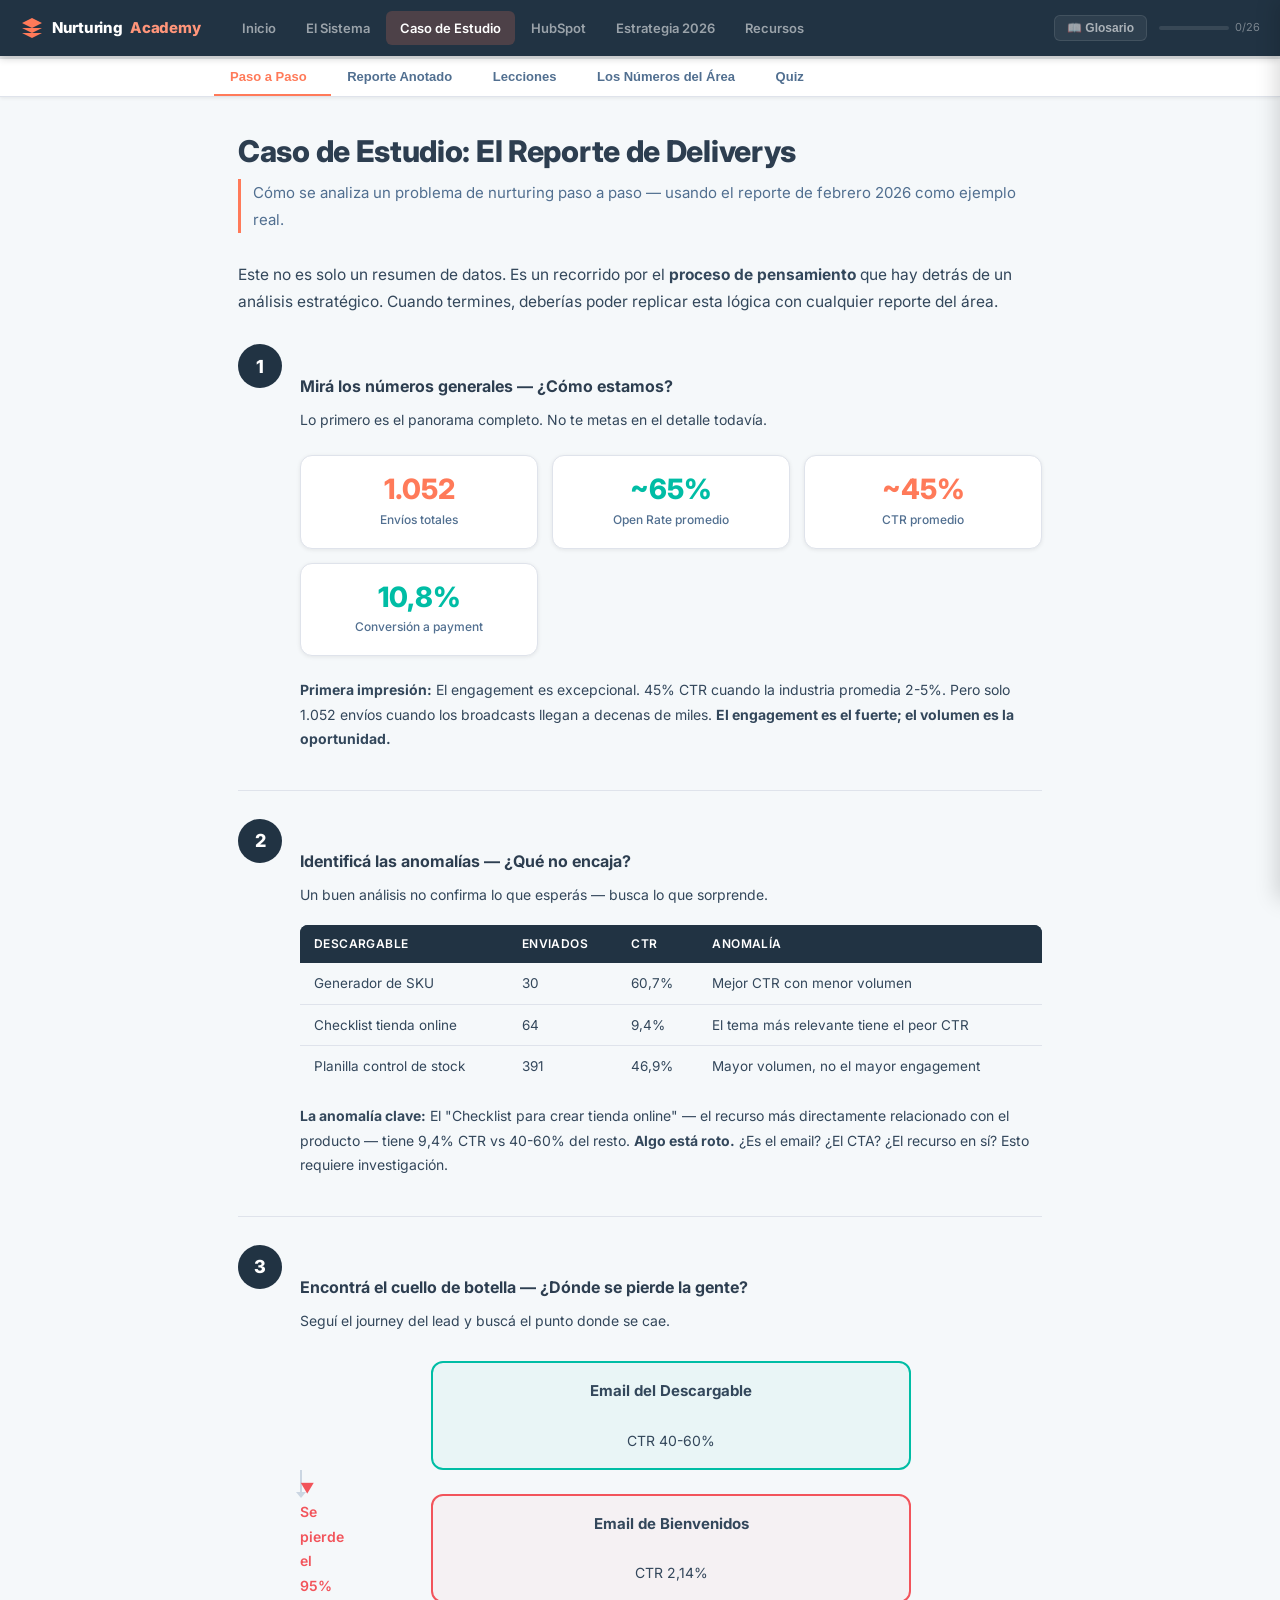
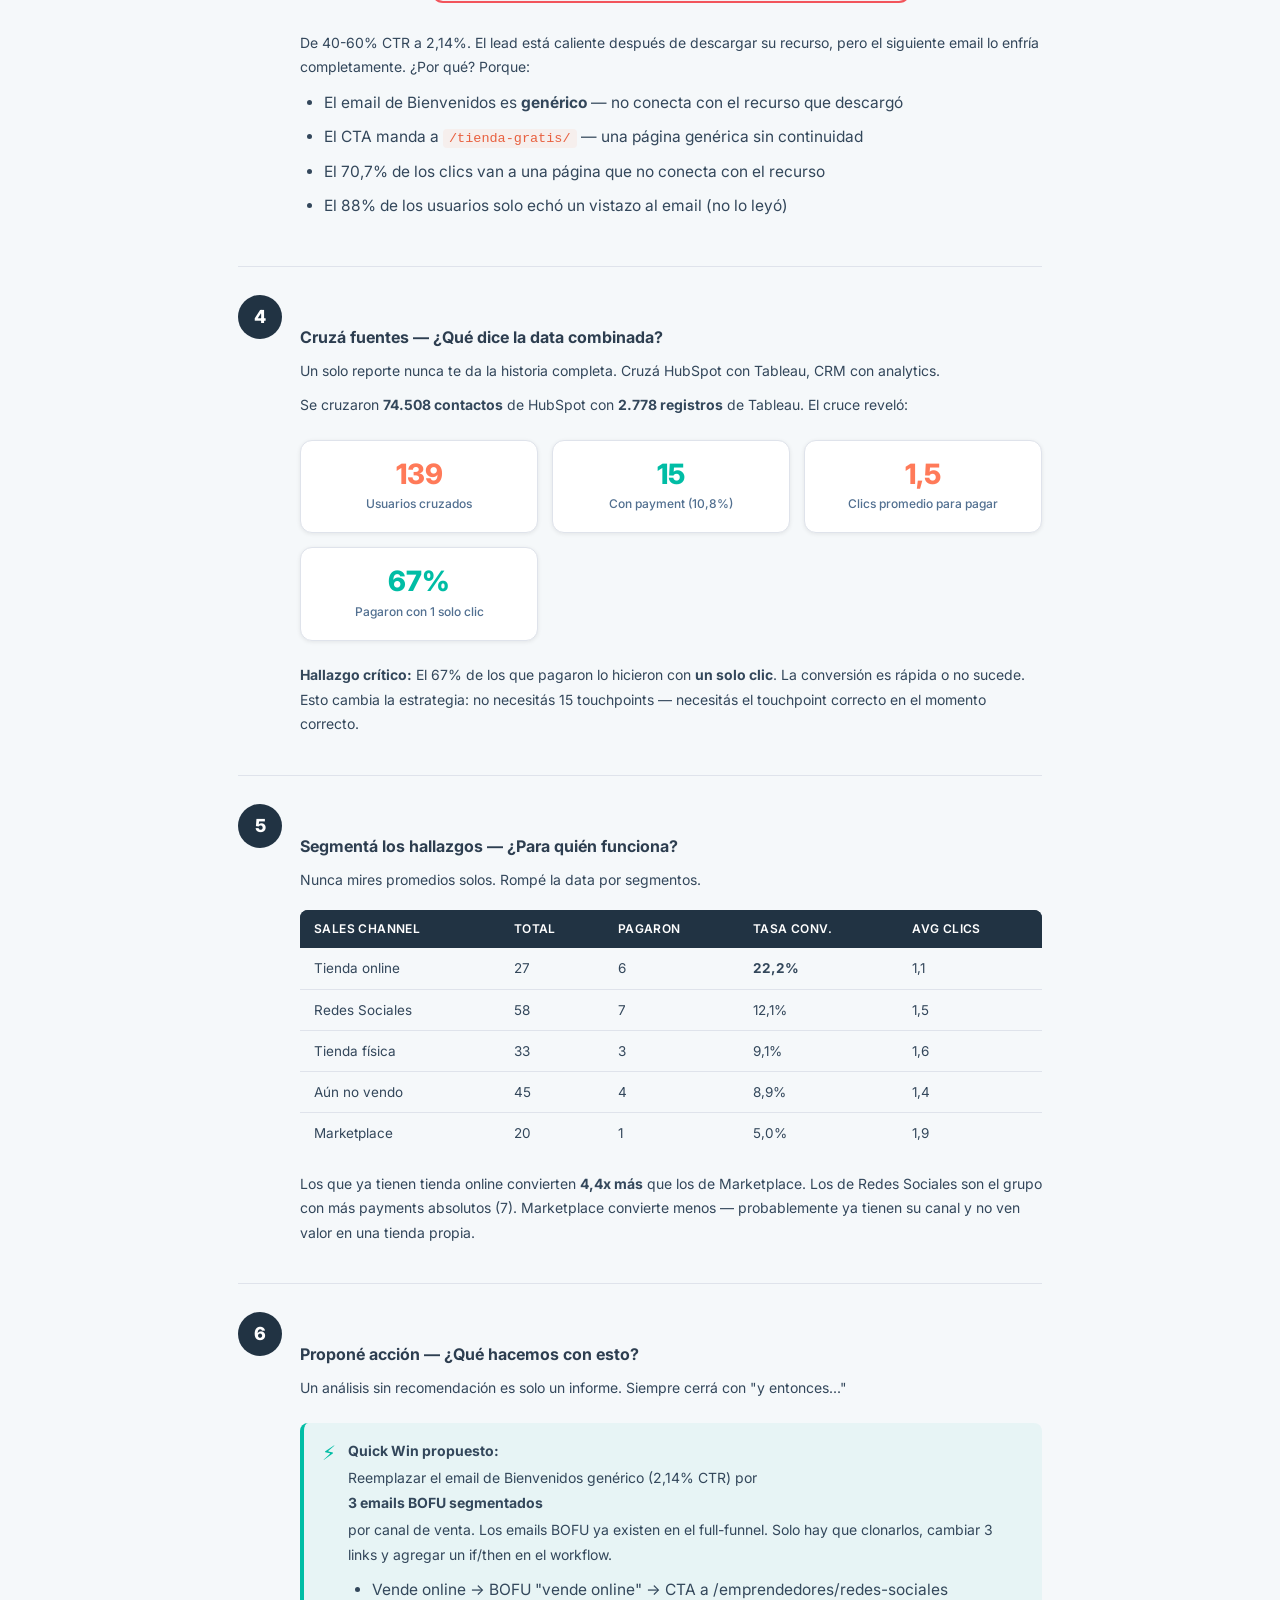
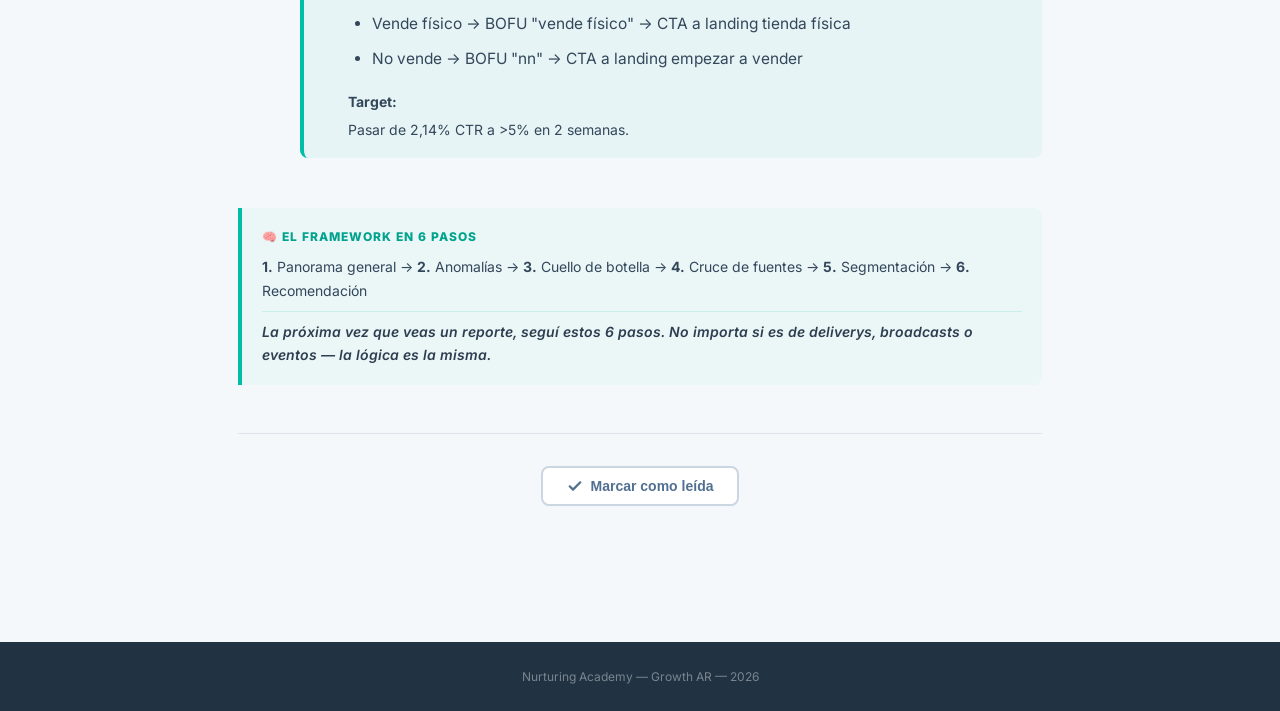
==== commit c1cf306c: "Integrar Reporte Deliverys completo anotado + actualizar contadores a 27 secciones Co-authored-by: C" ====
--- a/analisis.html
+++ b/analisis.html
@@ -25,7 +25,7 @@
   </nav>
   <div class="header-right">
     <button class="glos-trigger" id="glos-btn">📖 Glosario</button>
-    <div class="progress-mini"><div class="progress-mini-bar"><div class="progress-mini-fill" style="width:0%"></div></div><span class="progress-text">0/24</span></div>
+    <div class="progress-mini"><div class="progress-mini-bar"><div class="progress-mini-fill" style="width:0%"></div></div><span class="progress-text">0/27</span></div>
   </div>
 </header>
 <div class="progress-strip"><div class="progress-strip-fill" style="width:0%"></div></div>
@@ -36,6 +36,7 @@
   <div class="sub-tabs-wrap">
     <div class="sub-tabs">
       <button class="sub-tab active" data-sub="ana-caso">Paso a Paso <span class="check-icon"></span></button>
+      <button class="sub-tab" data-sub="ana-reporte">Reporte Anotado <span class="check-icon"></span></button>
       <button class="sub-tab" data-sub="ana-lecciones">Lecciones <span class="check-icon"></span></button>
       <button class="sub-tab" data-sub="ana-numeros">Los Números del Área <span class="check-icon"></span></button>
       <button class="sub-tab" data-sub="ana-quiz">Quiz <span class="check-icon"></span></button>
@@ -177,6 +178,456 @@
     </div>
   </div>
 
+  <!-- ─── Reporte Anotado ─── -->
+  <div class="sub-page" data-sub="ana-reporte">
+    <div class="content-wrap">
+      <div class="article">
+        <h1>Reporte de Deliverys — Anotado</h1>
+        <p class="subtitle">El reporte completo de febrero 2026, slide por slide, con anotaciones estratégicas. Fuentes: HubSpot (hasta 13/02), Tableau (hasta 11/02), Payments by SCD (hasta 11/02).</p>
+
+        <div class="callout-strategy">
+          <div class="cs-title">🧠 Para qué sirve esta sección</div>
+          <p>En la pestaña "Paso a Paso" aprendiste el <strong>framework de análisis</strong>. Acá tenés el <strong>reporte real completo</strong> con toda la data. Usalo como referencia cuando necesites repasar un dato específico o cuando quieras practicar el framework con los números reales.</p>
+        </div>
+
+        <!-- ── Slide 1: Métricas por Descargable ── -->
+        <h2>01 — Métricas por Descargable</h2>
+        <p>Performance de cada delivery en HubSpot. Los deliverys SMB fueron creados el 27/01/2026.</p>
+
+        <table class="data-table">
+          <thead><tr><th>Descargable</th><th>Enviados</th><th>Open Rate</th><th>Clics</th><th>CTR</th><th>Estado</th></tr></thead>
+          <tbody>
+            <tr><td>Planilla de control de stock</td><td>391</td><td>68,7%</td><td>181</td><td>46,9%</td><td>Top volumen</td></tr>
+            <tr><td>Planilla para calcular costos</td><td>247</td><td>63,5%</td><td>114</td><td>47,3%</td><td>Buen balance</td></tr>
+            <tr><td>Plantilla de plan de negocios</td><td>143</td><td>69,5%</td><td>74</td><td>52,5%</td><td>Alto CTR</td></tr>
+            <tr><td>Calendario de contenidos RRSS</td><td>80</td><td>71,8%</td><td>41</td><td>52,6%</td><td>Mejor OR</td></tr>
+            <tr><td>Calculadora de rentabilidad</td><td>74</td><td>56,8%</td><td>30</td><td>40,5%</td><td>Bajo volumen</td></tr>
+            <tr style="background:rgba(242,84,91,.08)"><td>Checklist para crear tienda online</td><td>64</td><td>48,4%</td><td>6</td><td><strong>9,4%</strong></td><td>Revisar urgente</td></tr>
+            <tr><td>Generador de SKU</td><td>30</td><td>75,0%</td><td>17</td><td><strong>60,7%</strong></td><td>Mejor CTR</td></tr>
+            <tr><td>Agenda digital 2026</td><td>23</td><td>52,2%</td><td>9</td><td>39,1%</td><td>Menor volumen</td></tr>
+          </tbody>
+        </table>
+
+        <div class="callout-editorial">
+          <div class="ce-title">✏️ Anotación estratégica</div>
+          <p><strong>Generador de SKU (60,7% CTR):</strong> El mejor CTR pero solo 30 envíos. Si le das más volumen (promoviéndolo en broadcasts), podría ser un delivery estrella.</p>
+          <p><strong>Checklist tienda online (9,4% CTR):</strong> El recurso más directamente relacionado con el producto tiene el peor rendimiento. Esto no es casualidad — sugiere que el email o el CTA están desalineados con la expectativa del lead. Revisión urgente del contenido del email.</p>
+          <p><strong>Planilla de stock (391 envíos):</strong> Mayor volumen por lejos. Esto indica que "organizar mi negocio" es la motivación más común. Pero esa motivación no necesariamente conecta con "abrir una tienda online".</p>
+        </div>
+
+        <!-- ── Slide 2: Email de Bienvenidos ── -->
+        <h2>02 — Email de Bienvenidos (Acumulado Histórico)</h2>
+        <div class="stat-grid">
+          <div class="stat-card"><div class="stat-value coral">120.137</div><div class="stat-label">Enviados (acumulado)</div></div>
+          <div class="stat-card"><div class="stat-value teal">37,71%</div><div class="stat-label">Tasa de apertura</div></div>
+          <div class="stat-card"><div class="stat-value coral">2,14%</div><div class="stat-label">Tasa de clics</div></div>
+          <div class="stat-card"><div class="stat-value teal">3,46%</div><div class="stat-label">Cancelaciones</div></div>
+        </div>
+
+        <div class="before-after">
+          <div class="ba-cols">
+            <div class="ba-before">
+              <div class="ba-subject">Cómo leen el email</div>
+              <div class="ba-result">88% Vistazo</div>
+              <p>La mayoría solo le echa un ojo rápido. Solo el 10,2% lo lee completo. El email no retiene.</p>
+            </div>
+            <div class="ba-after">
+              <div class="ba-subject">Distribución de clics</div>
+              <div class="ba-result">70,7% a /tienda-gratis/</div>
+              <p>El 70,7% de los clics van a <code>tiendanube.com/tienda-gratis</code> — una página genérica que no conecta con el recurso descargado. Salto de intención.</p>
+            </div>
+          </div>
+        </div>
+
+        <div class="callout-editorial">
+          <div class="ce-title">✏️ Anotación estratégica</div>
+          <p><strong>3,46% de cancelaciones</strong> es alto. El benchmark es &lt;0,5%. Esto sugiere que el email genera rechazo — el tono, la relevancia o la frecuencia no son los esperados por el lead.</p>
+          <p><strong>El salto de intención:</strong> El lead descargó una planilla de stock (intención = organizar mi negocio). El siguiente email le dice "creá tu tienda gratis" (intención = vender online). El salto es demasiado grande. Necesitás un paso intermedio que conecte "organizarte" con "vender".</p>
+        </div>
+
+        <!-- ── Slide 3: Flujo del Delivery ── -->
+        <h2>03 — Flujo del Delivery (Workflow de HubSpot)</h2>
+        <p>Desde la descarga del recurso hasta el ingreso al TOFU:</p>
+
+        <div class="flow-diagram">
+          <div class="flow-row"><div class="flow-box flow-entry"><strong>Lead descarga recurso</strong><br>Form: nombre, email, teléfono, "¿Cómo vendés?"</div></div>
+          <div class="flow-arrow">▼</div>
+          <div class="flow-row"><div class="flow-box flow-tofu"><strong>Email del Descargable</strong><br>CTR 40-60% — Excelente</div></div>
+          <div class="flow-arrow">▼ Delay 2 min</div>
+          <div class="flow-row"><div class="flow-box flow-mofu"><strong>¿Ya recibió email de bienvenida?</strong><br>Ramificación condicional</div></div>
+          <div class="flow-arrow">▼ NO</div>
+          <div class="flow-row"><div class="flow-box flow-mofu"><strong>¿Es Evolución?</strong><br>Filtro Mid Market</div></div>
+          <div class="flow-arrow">▼ NO (es SMB)</div>
+          <div class="flow-row"><div class="flow-box flow-remark"><strong>Email de Bienvenidos</strong><br>CTR 2,14% — Cuello de botella</div></div>
+          <div class="flow-arrow">▼</div>
+          <div class="flow-row"><div class="flow-box flow-bofu"><strong>TOFU (Full-Funnel)</strong><br>Mismo flujo para todos</div></div>
+        </div>
+
+        <div class="callout-editorial">
+          <div class="ce-title">✏️ Anotación estratégica</div>
+          <p><strong>El problema visual:</strong> Se pasa de 40-60% CTR a 2,14%. Se pierde el 95% del engagement. Todos entran al mismo TOFU genérico sin importar qué recurso descargaron ni cómo venden.</p>
+          <p><strong>Oportunidad:</strong> El form ya pregunta "¿Cómo vendés?" — esa data existe pero no se usa. Si el workflow ramificara por respuesta del form, cada segmento podría recibir un email personalizado.</p>
+        </div>
+
+        <!-- ── Slide 4: Conversión a Payment ── -->
+        <h2>04 — Conversión a Payment (Leads puros)</h2>
+        <p>Análisis de leads puros (Is New Seller = No) que llegaron a pagar desde el flujo de delivery.</p>
+
+        <div class="flow-diagram">
+          <div class="flow-row"><div class="flow-box flow-entry" style="max-width:280px"><strong>142</strong><br>Contactos Delivery<br>(No Seller) en Tableau</div></div>
+          <div class="flow-arrow">-92% ▼</div>
+          <div class="flow-row"><div class="flow-box flow-bofu" style="max-width:280px"><strong>11</strong><br>Contactos que pagaron<br>~8% conversión</div></div>
+        </div>
+
+        <p><strong>Promedio hasta payment:</strong> 15 días. El 70% convierte con un solo clic.</p>
+
+        <h3>Detalle de los 11 Payments</h3>
+        <table class="data-table">
+          <thead><tr><th>Store</th><th>Delivery</th><th>Días hasta payment</th><th>Landing pages visitadas</th><th>Origen</th></tr></thead>
+          <tbody>
+            <tr><td>axaresespaciossaludables</td><td>Planificación</td><td>0 días</td><td>equipo-tienda-online</td><td>SMB</td></tr>
+            <tr><td>cardalesdisenoexterior2</td><td>NubeCommerce AR 2025</td><td>24 días</td><td>planificacion-estrategica</td><td>SMB</td></tr>
+            <tr><td>felicityurbanmayorista</td><td>NubeCommerce AR 2025</td><td>9 días</td><td>equipo-tienda-online</td><td>SMB</td></tr>
+            <tr><td>lola326</td><td>IA para e-commerce</td><td>1 día</td><td>nubecommerce, evolucion</td><td>Evolución/Ads</td></tr>
+            <tr><td>mihogar29</td><td>IA para e-commerce</td><td>0 días</td><td>nubecommerce</td><td>Evolución/Ads</td></tr>
+            <tr><td>mundify3</td><td>IA para e-commerce</td><td>9 días</td><td>planificacion-estrategica</td><td>Evolución/Ads</td></tr>
+            <tr><td>clickshoppingok</td><td>IA para e-commerce</td><td>6 días</td><td>nubecommerce, planificacion, evolucion</td><td>Evolución/Ads</td></tr>
+            <tr><td>cuentoempatikos</td><td>IA para e-commerce</td><td>33 días</td><td>nubecommerce, planificacion, evolucion</td><td>Evolución/Ads</td></tr>
+            <tr><td>tiendajympuracalidad</td><td>IA para e-commerce</td><td>25 días</td><td>nubecommerce</td><td>Evolución/Ads</td></tr>
+            <tr><td>rabs2</td><td>Planificación</td><td>47 días</td><td>moda-en-foco-2024</td><td>SMB</td></tr>
+            <tr><td>yerbasac2</td><td>Planificación</td><td>10 días</td><td>moda-en-foco-2024</td><td>SMB</td></tr>
+          </tbody>
+        </table>
+
+        <div class="callout-editorial">
+          <div class="ce-title">✏️ Anotación estratégica</div>
+          <p><strong>Patrón claro:</strong> 6 de los 11 payments vienen de "IA para e-commerce" (Evolución/Ads). Todos visitaron páginas de alto valor: <code>/evolucion/</code>, <code>/nubecommerce/</code>, <code>/planificacion-estrategica/</code>.</p>
+          <p><strong>Los SMB:</strong> Solo 4 de Planificación, con tiempos variables (0 a 47 días). Landing pages diferentes (equipo-tienda-online, moda-en-foco). Más dispersos, sin patrón claro.</p>
+          <p><strong>Conclusión:</strong> "IA para e-commerce" atrae leads con intención real de compra. Los deliverys SMB atraen leads más genéricos. El tema del recurso predice la conversión.</p>
+        </div>
+
+        <!-- ── Slide 5: SMB vs Evolución ── -->
+        <h2>05 — SMB vs Evolución</h2>
+        <p>Comparación entre los deliverys SMB (nuevos, orgánicos) y los de Evolución (IA para e-commerce, Ads).</p>
+
+        <div class="before-after">
+          <div class="ba-cols">
+            <div class="ba-before">
+              <div class="ba-subject">Deliverys SMB (nuevos)</div>
+              <div class="ba-result">Engagement alto, conversión pendiente</div>
+              <p><strong>Origen:</strong> Orgánico / Email<br>
+              <strong>Volumen:</strong> ~1.052 envíos<br>
+              <strong>CTR:</strong> 40-60%<br>
+              <strong>Payments:</strong> Sin data suficiente<br>
+              <strong>Tema:</strong> Planillas, herramientas<br>
+              <strong>Intención del lead:</strong> "Quiero organizar mi negocio"</p>
+            </div>
+            <div class="ba-after">
+              <div class="ba-subject">Deliverys Evolución (IA)</div>
+              <div class="ba-result">6 payments, ~9% conversión</div>
+              <p><strong>Origen:</strong> Ads<br>
+              <strong>Volumen:</strong> Menor pero con pauta<br>
+              <strong>CTR:</strong> Similar<br>
+              <strong>Payments:</strong> 6 payments<br>
+              <strong>Tema:</strong> IA aplicada al ecommerce<br>
+              <strong>Intención del lead:</strong> "Quiero optimizar mi ecommerce"</p>
+            </div>
+          </div>
+        </div>
+
+        <div class="callout-strategy">
+          <div class="cs-title">🧠 Insight clave</div>
+          <p>Los deliverys de Evolución convierten porque el tema (IA para e-commerce) <strong>conecta directamente con la propuesta de valor de Tiendanube</strong>. Los deliverys SMB actuales son herramientas útiles pero más genéricas — un lead puede descargar una planilla de stock sin tener intención de abrir una tienda online. El tema del recurso determina la calidad del lead.</p>
+        </div>
+
+        <!-- ── Slide 6: Clics para Convertir ── -->
+        <h2>06 — Clics para Convertir</h2>
+        <p>Cruce de 74.508 contactos SMB (HubSpot) con 2.778 registros de Tableau. 139 matchearon, 15 pagaron.</p>
+
+        <div class="stat-grid">
+          <div class="stat-card"><div class="stat-value coral">139</div><div class="stat-label">Usuarios cruzados</div></div>
+          <div class="stat-card"><div class="stat-value teal">15</div><div class="stat-label">Con payment</div></div>
+          <div class="stat-card"><div class="stat-value coral">10,8%</div><div class="stat-label">Tasa de conversión</div></div>
+          <div class="stat-card"><div class="stat-value teal">124</div><div class="stat-label">Trial sin payment</div></div>
+        </div>
+
+        <div class="before-after">
+          <div class="ba-cols">
+            <div class="ba-before">
+              <div class="ba-subject">Pagaron</div>
+              <div class="ba-result">1,5 clics promedio</div>
+              <p>Mediana: 1 | Máx: 4<br>
+              <strong>67% pagó con 1 solo clic.</strong></p>
+            </div>
+            <div class="ba-after">
+              <div class="ba-subject">No pagaron</div>
+              <div class="ba-result">1,5 clics promedio</div>
+              <p>Mediana: 1 | Máx: 8<br>
+              Misma cantidad de clics promedio, pero el máximo sube a 8. Más clics no = más conversión.</p>
+            </div>
+          </div>
+        </div>
+
+        <div class="callout-editorial">
+          <div class="ce-title">✏️ Anotación estratégica</div>
+          <p><strong>Hallazgo contraintuitivo:</strong> Los que pagaron y los que no pagaron hicieron la misma cantidad de clics promedio (1,5). La diferencia no está en la cantidad de interacciones sino en la <strong>calidad del primer contacto</strong>. Si el primer clic lleva a la página correcta en el momento correcto, la conversión es instantánea. Si no, más clics no lo arreglan.</p>
+          <p><strong>Implicancia:</strong> No diseñes flujos de 15 emails esperando que el volumen convierta. Diseñá flujos que den <strong>el clic correcto en el momento correcto</strong>.</p>
+        </div>
+
+        <!-- ── Slide 7: Landing Pages ── -->
+        <h2>07 — Landing Pages que Convierten</h2>
+        <p>Tasa de conversión por landing page (solo usuarios SMB cruzados con Tableau, mín. 2 usuarios).</p>
+
+        <h3>Páginas que SÍ convierten</h3>
+        <table class="data-table">
+          <thead><tr><th>Landing Page</th><th>Usuarios</th><th>Pagaron</th><th>Tasa</th></tr></thead>
+          <tbody>
+            <tr style="background:rgba(0,189,165,.08)"><td>/evolucion/</td><td>3</td><td>2</td><td><strong>66,7%</strong></td></tr>
+            <tr style="background:rgba(0,189,165,.08)"><td>/recursos/nubecommerce/</td><td>5</td><td>3</td><td><strong>60,0%</strong></td></tr>
+            <tr style="background:rgba(0,189,165,.08)"><td>/recursos/planificacion-estrategica/</td><td>6</td><td>3</td><td><strong>50,0%</strong></td></tr>
+            <tr><td>/tienda-gratis/</td><td>13</td><td>2</td><td>15,4%</td></tr>
+            <tr><td>/recursos/planillas/kit-de-plantillas/</td><td>15</td><td>2</td><td>13,3%</td></tr>
+            <tr><td>/crear-mi-tienda-online/</td><td>30</td><td>3</td><td>10,0%</td></tr>
+          </tbody>
+        </table>
+
+        <h3>Páginas que NO convierten</h3>
+        <table class="data-table">
+          <thead><tr><th>Landing Page</th><th>Usuarios</th><th>Pagaron</th><th>Tasa</th></tr></thead>
+          <tbody>
+            <tr style="background:rgba(242,84,91,.06)"><td>/recursos/ebooks/negocios-digitales-guia/</td><td>26</td><td>0</td><td><strong>0%</strong></td></tr>
+            <tr style="background:rgba(242,84,91,.06)"><td>/recursos/planillas/planilla-de-control-de-stock/</td><td>8</td><td>0</td><td><strong>0%</strong></td></tr>
+            <tr style="background:rgba(242,84,91,.06)"><td>/recursos/planillas/buyer-persona-plantilla/</td><td>8</td><td>0</td><td><strong>0%</strong></td></tr>
+            <tr style="background:rgba(242,84,91,.06)"><td>/herramientas/analisis-foda-online/</td><td>7</td><td>0</td><td><strong>0%</strong></td></tr>
+            <tr style="background:rgba(242,84,91,.06)"><td>/blog/tipos-de-comercio-electronico/</td><td>5</td><td>0</td><td><strong>0%</strong></td></tr>
+          </tbody>
+        </table>
+
+        <div class="callout-strategy">
+          <div class="cs-title">🧠 Pensar como Estratega</div>
+          <p>Las páginas de <strong>Evolución (66,7%), NubeCommerce (60%) y Planificación Estratégica (50%)</strong> son donde se toma la decisión de pagar. Las herramientas genéricas (FODA, buyer persona) y ebooks tienen <strong>0% de conversión</strong>. El CTA de los emails debería apuntar a las páginas que convierten, no a las genéricas.</p>
+          <p><strong>Pero cuidado con los volúmenes:</strong> /evolucion/ tiene solo 3 usuarios. 66,7% de 3 son 2 personas. Necesitás más volumen para confirmar la tendencia. /crear-mi-tienda-online/ tiene 30 usuarios y 10% de conversión — en absoluto generó 3 payments, igual que /planificacion-estrategica/ pero con menos tasa.</p>
+        </div>
+
+        <!-- ── Slide 8: Sales Channel ── -->
+        <h2>08 — Sales Channel y Conversión</h2>
+        <p>Tasa de conversión según cómo vende actualmente el lead (cruce HubSpot x Tableau).</p>
+
+        <table class="data-table">
+          <thead><tr><th>Sales Channel</th><th>Total</th><th>Pagaron</th><th>Tasa Conv.</th><th>Avg Clics</th><th>Evaluación</th></tr></thead>
+          <tbody>
+            <tr style="background:rgba(0,189,165,.08)"><td>Tienda online</td><td>27</td><td>6</td><td><strong>22,2%</strong></td><td>1,1</td><td>Mejor conversión</td></tr>
+            <tr><td>Redes Sociales</td><td>58</td><td>7</td><td>12,1%</td><td>1,5</td><td>Mayor volumen pagos</td></tr>
+            <tr><td>Tienda física</td><td>33</td><td>3</td><td>9,1%</td><td>1,6</td><td>Buena tasa</td></tr>
+            <tr><td>Aún no vendo</td><td>45</td><td>4</td><td>8,9%</td><td>1,4</td><td>Volumen alto, tasa baja</td></tr>
+            <tr style="background:rgba(242,84,91,.06)"><td>Marketplace</td><td>20</td><td>1</td><td>5,0%</td><td>1,9</td><td>Menor conversión</td></tr>
+          </tbody>
+        </table>
+
+        <div class="callout-editorial">
+          <div class="ce-title">✏️ Anotación estratégica</div>
+          <p><strong>Tienda online (22,2%):</strong> Los que ya tienen tienda online convierten 2,5x más que los que aún no venden. Ya entienden el valor — solo necesitan la herramienta. Son los más parecidos al perfil "Determinado CNPJ" de Quality Leads.</p>
+          <p><strong>Redes Sociales (12,1%):</strong> Mayor volumen absoluto de pagos (7). Son el segmento con más potencial de escala. Ya venden pero de forma informal — la propuesta de "profesionalizar" les habla directo.</p>
+          <p><strong>Marketplace (5,0%):</strong> Ya tienen canal de venta. No ven valor en tener tienda propia. Son los más difíciles de convertir — tal vez no deberían ser prioridad en nurturing.</p>
+          <p><strong>Promedio de clics (1,1 vs 1,9):</strong> Los de tienda online necesitan MENOS clics para pagar. Confirma que a mayor intención previa, menor fricción necesaria.</p>
+        </div>
+
+        <!-- ── Slide 9: Flujos que Convierten ── -->
+        <h2>09 — Flujos que Convierten</h2>
+        <p>Tasa de conversión por flujo de email (cruce HubSpot x Tableau).</p>
+
+        <table class="data-table">
+          <thead><tr><th>Flujo</th><th>Total</th><th>Pagaron</th><th>Tasa Conv.</th><th>Evaluación</th></tr></thead>
+          <tbody>
+            <tr style="background:rgba(0,189,165,.08)"><td>Delivery</td><td>6</td><td>4</td><td><strong>66,7%</strong></td><td>El mejor flujo</td></tr>
+            <tr><td>FullFunnel-bofu-online</td><td>2</td><td>1</td><td>50,0%</td><td>Bajo volumen</td></tr>
+            <tr><td>Flujo Remarketing SMB</td><td>3</td><td>1</td><td>33,3%</td><td>Bajo volumen</td></tr>
+            <tr><td>Flujo Bienvenidos</td><td>11</td><td>1</td><td>9,1%</td><td>Mucho potencial</td></tr>
+            <tr><td>Broadcast</td><td>75</td><td>6</td><td>8,0%</td><td>Mayor volumen</td></tr>
+            <tr><td>FullFunnel-tofu-nn</td><td>27</td><td>1</td><td>3,7%</td><td>Baja conversión</td></tr>
+            <tr style="background:rgba(242,84,91,.06)"><td>FullFunnel-tofu-online</td><td>8</td><td>0</td><td>0%</td><td>Sin payments</td></tr>
+          </tbody>
+        </table>
+
+        <div class="callout-strategy">
+          <div class="cs-title">🧠 La estrategia que sale de estos números</div>
+          <p><strong>Delivery convierte al 66,7%</strong> — de cada 6 leads que entran, 4 pagan. Es el flujo más eficiente por lejos. Broadcast tiene el mayor volumen (75 usuarios) pero solo 8% de conversión.</p>
+          <p><strong>La combinación ganadora:</strong> Usar Broadcast (volumen) para alimentar Delivery (conversión). Cada broadcast debería incluir un CTA a descargar un recurso, metiendo más gente en el flujo de mayor conversión.</p>
+          <p><strong>Oportunidad perdida:</strong> 124 usuarios crearon trial pero no pagaron. No es un problema de activación — es de cierre. Un flujo de remarketing/recupero enfocado en estos trials podría ser el quick win más grande.</p>
+        </div>
+
+        <!-- ── Slide 10-11: Plan de Acción ── -->
+        <h2>10 — Plan de Acción del Reporte</h2>
+        <p>El quick win principal propuesto en el reporte, y las acciones complementarias priorizadas por impacto.</p>
+
+        <div class="email-showcase">
+          <div class="es-header"><span class="es-tag bofu">QUICK WIN PRINCIPAL</span><span class="es-num">Implementable esta semana</span></div>
+          <div class="es-body">
+            <h4 style="margin-top:0;">Reemplazar el email de Bienvenidos por 3 BOFU segmentados</h4>
+            <p>El email de Bienvenidos actual tiene 2,14% CTR y manda a todos a <code>/tienda-gratis/</code>. Reemplazarlo por clones de los emails BOFU del Full-Funnel, segmentados por canal de venta.</p>
+
+            <h4>Paso 1: Clonar 3 emails BOFU</h4>
+            <table class="data-table">
+              <thead><tr><th>Email a clonar</th><th>Para quién</th><th>Leads</th></tr></thead>
+              <tbody>
+                <tr><td>BOFU "vende online" (1/5)</td><td>Redes / Tienda online / Marketplace</td><td>105</td></tr>
+                <tr><td>BOFU "vende físico" (1/5)</td><td>Tienda física</td><td>33</td></tr>
+                <tr><td>BOFU "nn" (1/5)</td><td>Aún no vende / vacío</td><td>45</td></tr>
+              </tbody>
+            </table>
+
+            <h4>Paso 2: Cambiar el CTA de cada clon</h4>
+            <table class="data-table">
+              <thead><tr><th>Clon BOFU</th><th>CTA actual</th><th>CTA nuevo</th></tr></thead>
+              <tbody>
+                <tr><td>Vende online</td><td>/site/pagina-web-de-ventas-ar/</td><td>/emprendedores/redes-sociales</td></tr>
+                <tr><td>Vende físico</td><td>/site/pagina-web-de-ventas-ar/</td><td>Landing "Para tienda física"</td></tr>
+                <tr><td>No vende</td><td>/site/pagina-web-de-ventas-ar/</td><td>Landing "Para empezar a vender"</td></tr>
+              </tbody>
+            </table>
+
+            <h4>Paso 3: Ramificar en el workflow</h4>
+          </div>
+        </div>
+
+        <div class="flow-diagram">
+          <div class="flow-row"><div class="flow-box flow-tofu"><strong>Email del Descargable</strong><br>Como está hoy (no se toca)</div></div>
+          <div class="flow-arrow">▼</div>
+          <div class="flow-row"><div class="flow-box flow-mofu"><strong>If/then: Sales Channel</strong><br>Ramificación por "¿Cómo vendés?"</div></div>
+          <div class="flow-arrow">▼</div>
+          <div class="flow-row" style="display:flex;gap:12px;justify-content:center;flex-wrap:wrap;">
+            <div class="flow-box flow-bofu" style="max-width:220px;font-size:13px;"><strong>Redes/Online/Mktplace</strong><br>BOFU "vende online"<br><small>CTA → /emprendedores/redes-sociales</small></div>
+            <div class="flow-box flow-bofu" style="max-width:220px;font-size:13px;"><strong>Tienda física</strong><br>BOFU "vende físico"<br><small>CTA → Landing tienda física</small></div>
+            <div class="flow-box flow-bofu" style="max-width:220px;font-size:13px;"><strong>No vende / vacío</strong><br>BOFU "nn"<br><small>CTA → Landing empezar a vender</small></div>
+          </div>
+        </div>
+
+        <div class="callout-editorial">
+          <div class="ce-title">✏️ Por qué funciona este plan</div>
+          <p><strong>No se crea nada nuevo.</strong> Los emails BOFU ya existen y tienen conversión. Las landing pages segmentadas ya existen. Solo se clonan 3 emails, se cambian 3 links, y se agrega un if/then en el workflow.</p>
+          <p><strong>Métricas a comparar (después de 2 semanas):</strong></p>
+          <table class="data-table">
+            <thead><tr><th>Métrica</th><th>Bienvenidos actual</th><th>Target BOFU segmentados</th></tr></thead>
+            <tbody>
+              <tr><td>Open Rate</td><td>37,71%</td><td>Mantener o mejorar</td></tr>
+              <tr><td>CTR</td><td>2,14%</td><td>&gt;5%</td></tr>
+              <tr><td>Tasa de lectura</td><td>10,2%</td><td>&gt;20%</td></tr>
+              <tr><td>Cancelaciones</td><td>3,46%</td><td>&lt;2%</td></tr>
+            </tbody>
+          </table>
+        </div>
+
+        <h3>Acciones Complementarias (priorizadas)</h3>
+        <div class="accordion">
+          <div class="accordion-item">
+            <button class="accordion-trigger">1. Revisar y optimizar el Checklist para crear tienda online <span class="arrow">▼</span></button>
+            <div class="accordion-body"><div class="accordion-body-inner">
+              <p>CTR de 9,4% vs 40-60% del resto. Algo está roto en ese email/recurso. Revisar el contenido del email, el CTA, y el recurso en sí. Testear un nuevo approach: en vez de "checklist", ofrecer una "guía paso a paso" con tono emprendedor.</p>
+              <p><strong>Impacto:</strong> Alto | <strong>Esfuerzo:</strong> Bajo</p>
+            </div></div>
+          </div>
+          <div class="accordion-item">
+            <button class="accordion-trigger">2. Usar broadcasts para alimentar el flujo de Delivery <span class="arrow">▼</span></button>
+            <div class="accordion-body"><div class="accordion-body-inner">
+              <p>Broadcasts tienen volumen (75 usuarios) pero 8% conversión. Delivery tiene 66,7%. Promover descarga de recursos en cada broadcast para meter más gente al flujo que mejor convierte.</p>
+              <p><strong>Impacto:</strong> Alto | <strong>Esfuerzo:</strong> Medio</p>
+            </div></div>
+          </div>
+          <div class="accordion-item">
+            <button class="accordion-trigger">3. Dar más volumen al Generador de SKU <span class="arrow">▼</span></button>
+            <div class="accordion-body"><div class="accordion-body-inner">
+              <p>Tiene 60,7% CTR (el mejor) pero solo 30 envíos. Promocionarlo en broadcasts y en la página de recursos.</p>
+              <p><strong>Impacto:</strong> Medio | <strong>Esfuerzo:</strong> Bajo</p>
+            </div></div>
+          </div>
+          <div class="accordion-item">
+            <button class="accordion-trigger">4. Crear delivery SMB de "IA para empezar a vender online" <span class="arrow">▼</span></button>
+            <div class="accordion-body"><div class="accordion-body-inner">
+              <p>Adaptar el exitoso delivery de Evolución (9% conversión, 6 payments) al mercado SMB con enfoque "empezar fácil".</p>
+              <p><strong>Impacto:</strong> Alto | <strong>Esfuerzo:</strong> Medio</p>
+            </div></div>
+          </div>
+          <div class="accordion-item">
+            <button class="accordion-trigger">5. Medir payments de deliverys SMB en primera semana de marzo <span class="arrow">▼</span></button>
+            <div class="accordion-body"><div class="accordion-body-inner">
+              <p>Los deliverys SMB tienen 2-3 semanas de vida. Promedio hasta payment es 15 días. Esperar para tener baseline real.</p>
+              <p><strong>Impacto:</strong> Medio | <strong>Esfuerzo:</strong> Bajo</p>
+            </div></div>
+          </div>
+          <div class="accordion-item">
+            <button class="accordion-trigger">6. Si el CTR sube con BOFU segmentados, aplicar al Full-Funnel <span class="arrow">▼</span></button>
+            <div class="accordion-body"><div class="accordion-body-inner">
+              <p>Cambiar los CTAs de los BOFU originales del Full-Funnel a las landing pages segmentadas. Escalar lo que funcione.</p>
+              <p><strong>Impacto:</strong> Alto | <strong>Esfuerzo:</strong> Medio</p>
+            </div></div>
+          </div>
+        </div>
+
+        <!-- ── Slide 12: Preguntas para el Equipo ── -->
+        <h2>12 — Preguntas para el Equipo</h2>
+        <p>Preguntas abiertas propuestas en el reporte para discutir en reunión:</p>
+
+        <div class="accordion">
+          <div class="accordion-item">
+            <button class="accordion-trigger">1. ¿Se puede obtener el breakdown de "¿Cómo vendés?" por delivery? <span class="arrow">▼</span></button>
+            <div class="accordion-body"><div class="accordion-body-inner">
+              <p>Permitiría saber qué perfil de lead atrae cada recurso. Si la planilla de stock atrae mayormente "Aún no vendo" y el generador de SKU atrae "Tienda online", sabemos a quién le estamos hablando.</p>
+            </div></div>
+          </div>
+          <div class="accordion-item">
+            <button class="accordion-trigger">2. ¿Cuántos leads del delivery de IA (Evolución) podrían re-segmentarse como SMB? <span class="arrow">▼</span></button>
+            <div class="accordion-body"><div class="accordion-body-inner">
+              <p>Si algunos son SMB que entraron por Ads de Evolución, podríamos aprender de su comportamiento para diseñar deliverys SMB más efectivos.</p>
+            </div></div>
+          </div>
+          <div class="accordion-item">
+            <button class="accordion-trigger">3. ¿Qué recursos de tiendanube.com/recursos tienen más tráfico orgánico sin delivery? <span class="arrow">▼</span></button>
+            <div class="accordion-body"><div class="accordion-body-inner">
+              <p>Podría haber oportunidades de crear deliverys para recursos que ya atraen tráfico. No reinventar — aprovechar lo que ya funciona.</p>
+            </div></div>
+          </div>
+          <div class="accordion-item">
+            <button class="accordion-trigger">4. ¿Se puede medir trial vs. activación? <span class="arrow">▼</span></button>
+            <div class="accordion-body"><div class="accordion-body-inner">
+              <p>La diferencia entre "crear tienda" y "activar trial" es clave. Si los 124 sin payment ni siquiera activaron, el problema es onboarding. Si activaron pero no pagaron, el problema es pricing/cierre.</p>
+            </div></div>
+          </div>
+          <div class="accordion-item">
+            <button class="accordion-trigger">5. ¿Hay data de "¿Cómo vendés?" cruzada con payments? <span class="arrow">▼</span></button>
+            <div class="accordion-body"><div class="accordion-body-inner">
+              <p>Si los que responden "Tienda física" o "Redes Sociales" convierten más, eso confirma la hipótesis de segmentación y justifica los BOFU segmentados.</p>
+            </div></div>
+          </div>
+          <div class="accordion-item">
+            <button class="accordion-trigger">6. ¿El delivery de Evolución se puede adaptar a SMB? <span class="arrow">▼</span></button>
+            <div class="accordion-body"><div class="accordion-body-inner">
+              <p>¿Hay restricciones de marca/contenido? Si se puede, es el delivery con más potencial de conversión para el mercado SMB.</p>
+            </div></div>
+          </div>
+          <div class="accordion-item">
+            <button class="accordion-trigger">7. ¿Cuál es el volumen de leads nuevos por semana? <span class="arrow">▼</span></button>
+            <div class="accordion-body"><div class="accordion-body-inner">
+              <p>Para proyectar cuándo tendremos data significativa de payments y cuánto volumen podemos esperar si escalamos los deliverys.</p>
+            </div></div>
+          </div>
+        </div>
+
+        <div class="callout-strategy">
+          <div class="cs-title">🧠 Pensar como Estratega</div>
+          <p>Un buen reporte no solo presenta datos — <strong>abre conversaciones</strong>. Las preguntas que no podés responder con la data disponible son tan valiosas como las que sí. Señalan qué data necesitás pedirle a Analytics, qué cruce falta, qué hipótesis hay que validar.</p>
+        </div>
+
+      </div>
+
+      <div class="mark-read-wrap">
+        <button class="mark-read-btn" data-section="ana-reporte" onclick="markAsRead('ana-reporte')">
+          <svg width="16" height="16" viewBox="0 0 16 16" fill="none"><path d="M13.3 4.3L6 11.6L2.7 8.3" stroke="currentColor" stroke-width="2.2" stroke-linecap="round" stroke-linejoin="round"/></svg>
+          <span>Marcar como leída</span>
+        </button>
+      </div>
+    </div>
+  </div>
+
   <!-- ─── Lecciones ─── -->
   <div class="sub-page" data-sub="ana-lecciones">
     <div class="content-wrap">
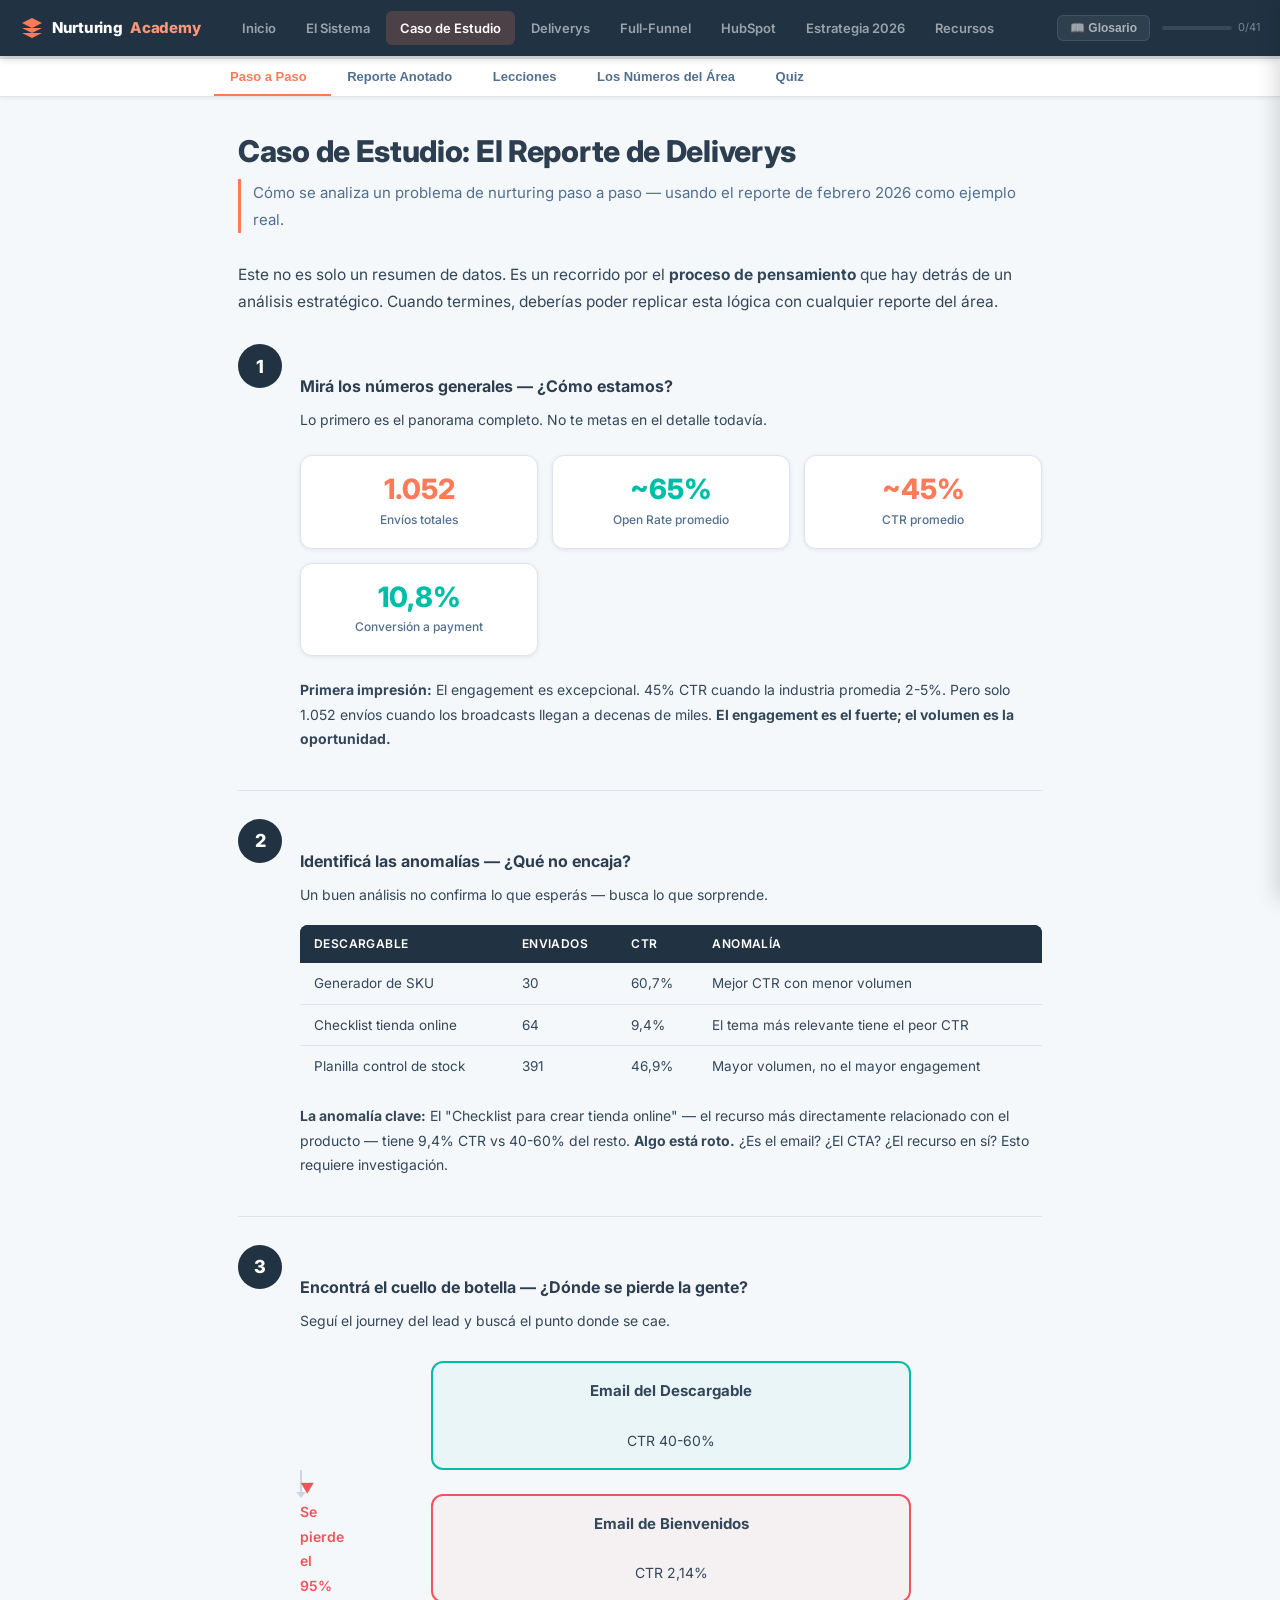
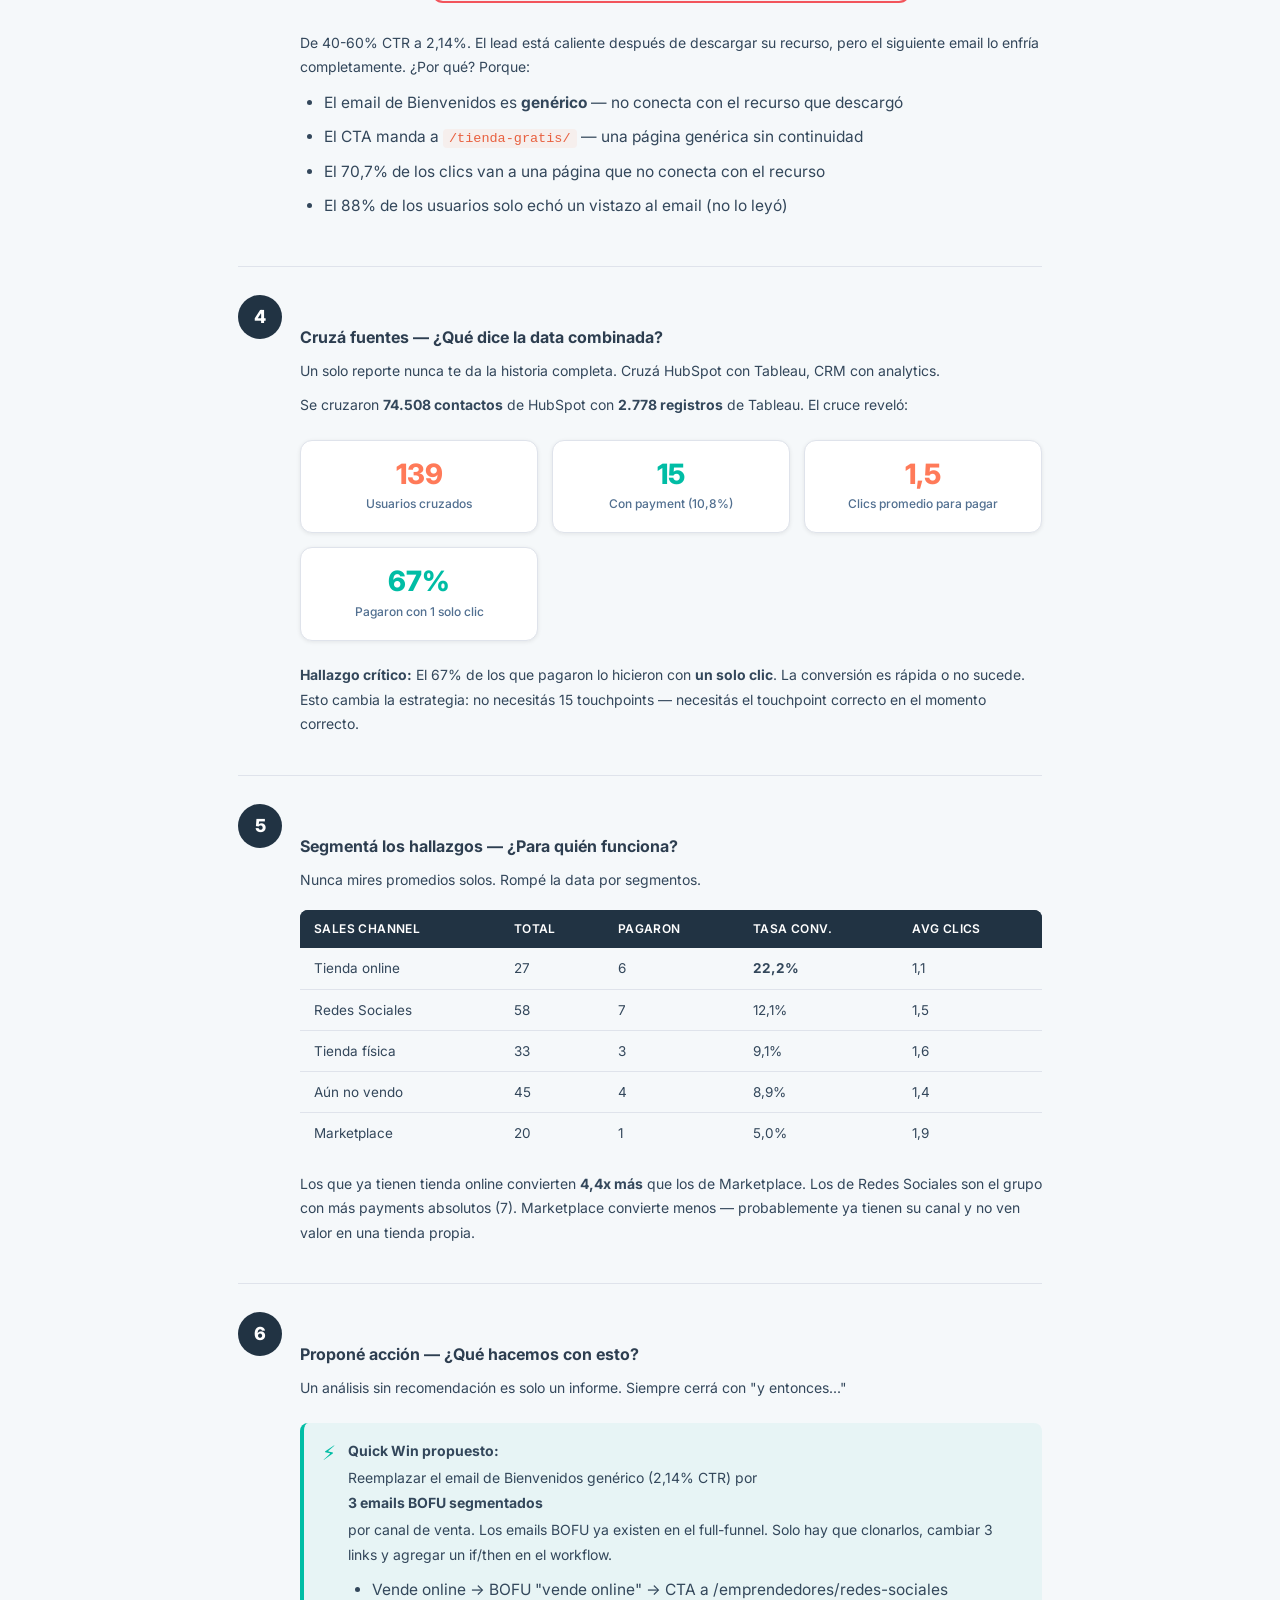
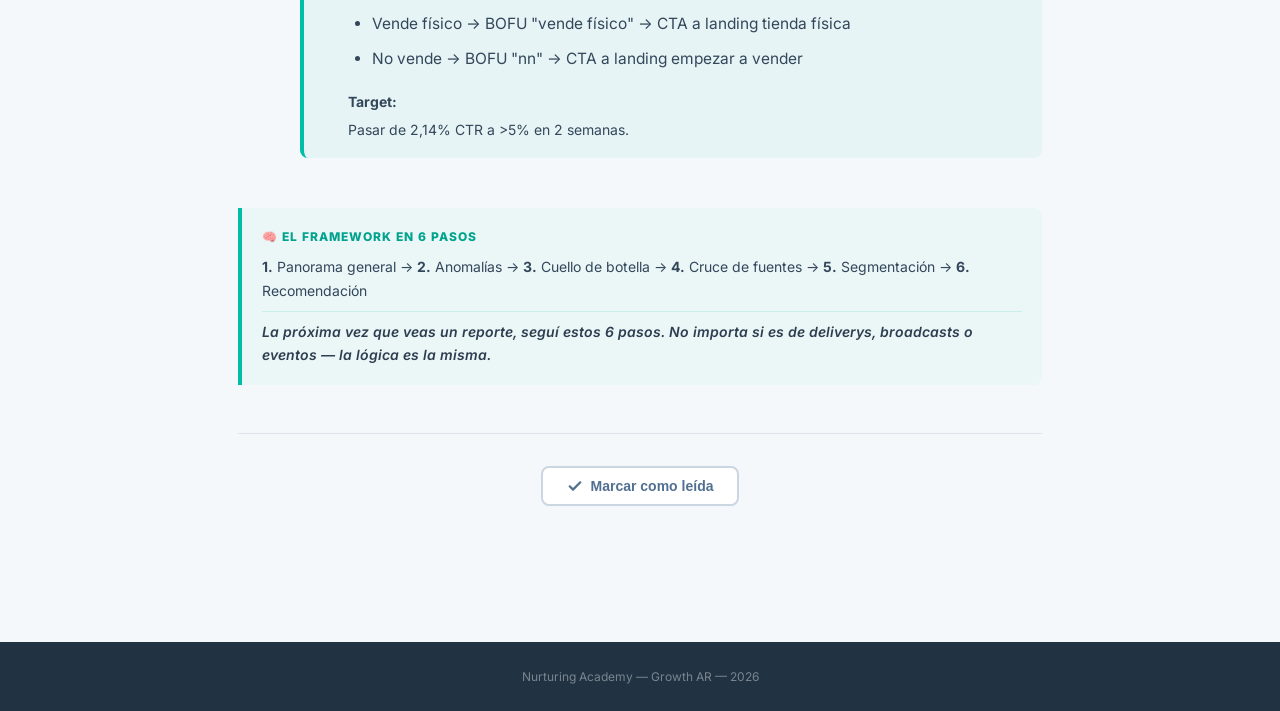
==== commit c5faefbd: "Agregar capacitacion HubSpot (Paz), 3 sub-tabs nuevas + Deliverys y Full-Funnel Made-with: Cursor" ====
--- a/analisis.html
+++ b/analisis.html
@@ -19,6 +19,8 @@
     <a href="index.html" class="header-tab">Inicio</a>
     <a href="sistema.html" class="header-tab">El Sistema</a>
     <a href="analisis.html" class="header-tab" data-page="analisis">Caso de Estudio</a>
+    <a href="deliverys.html" class="header-tab">Deliverys</a>
+    <a href="full-funnel.html" class="header-tab">Full-Funnel</a>
     <a href="herramientas.html" class="header-tab">HubSpot</a>
     <a href="estrategia.html" class="header-tab">Estrategia 2026</a>
     <a href="recursos.html" class="header-tab">Recursos</a>
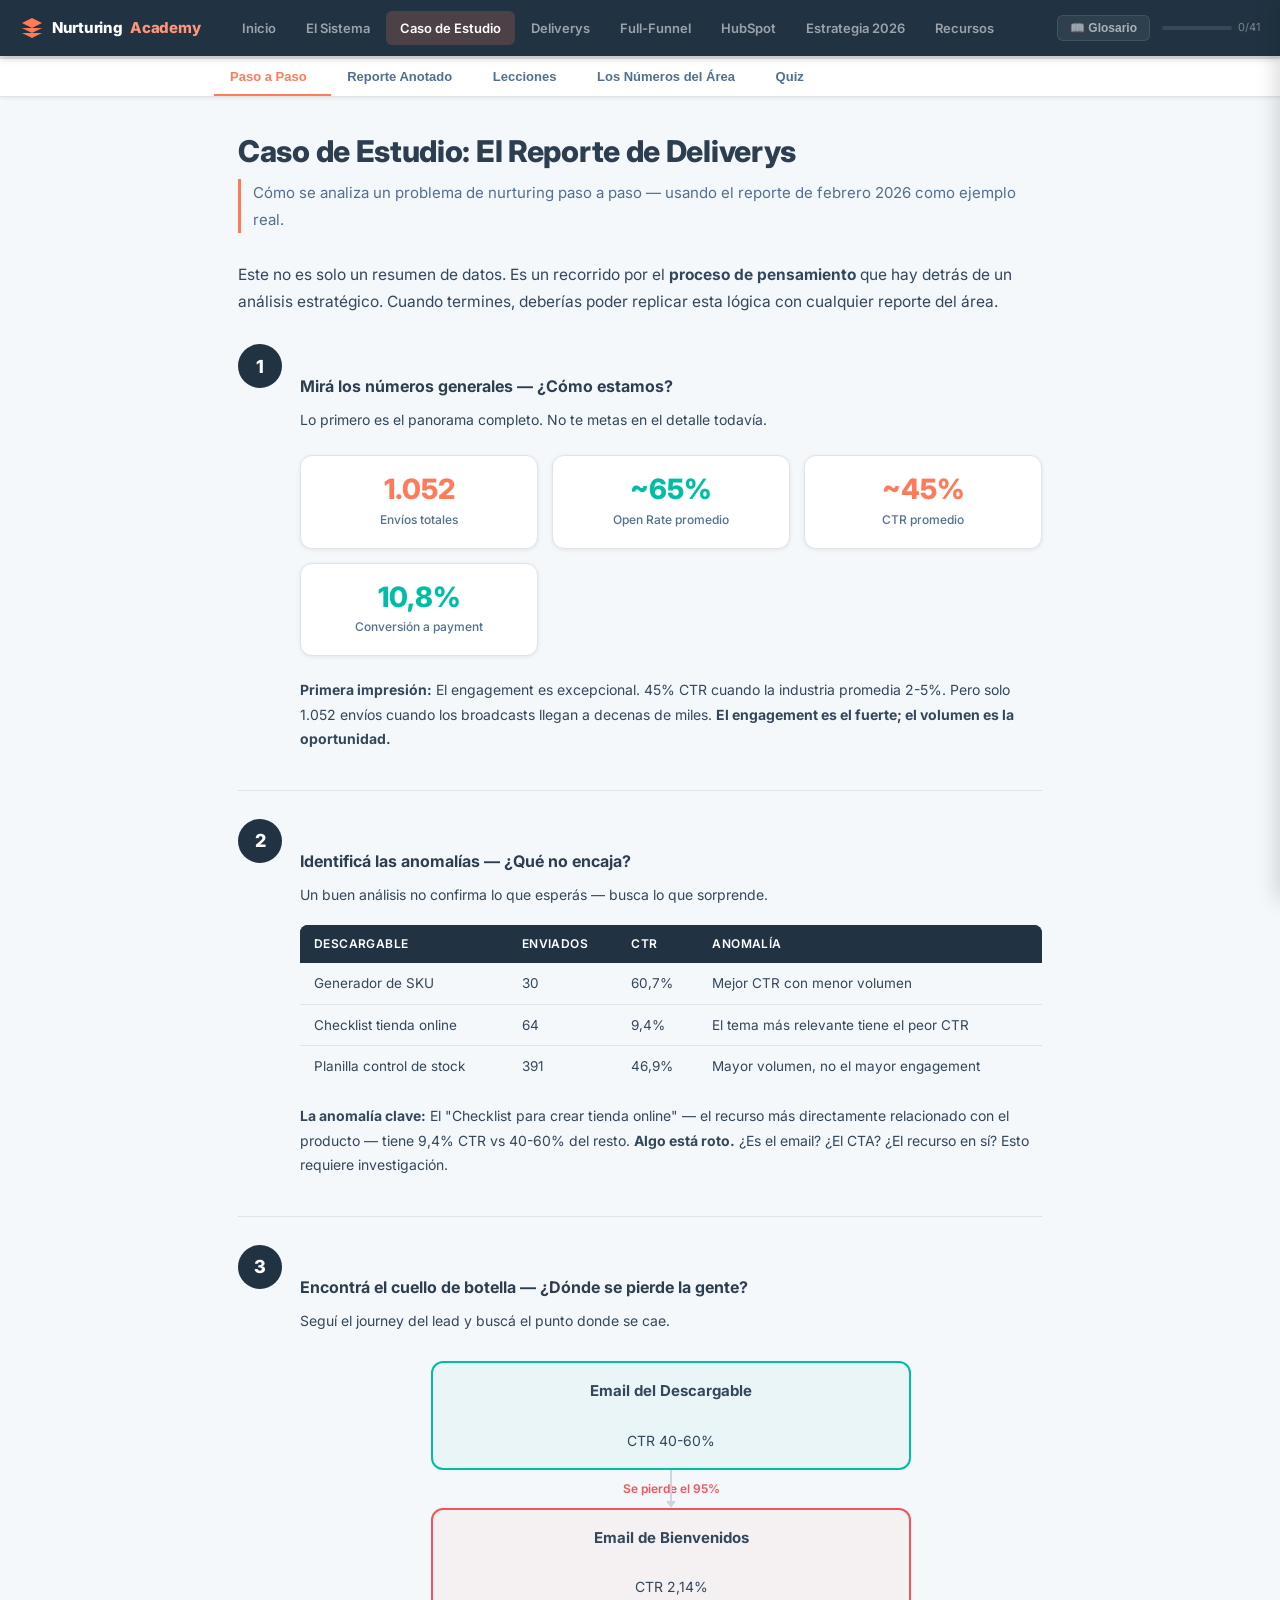
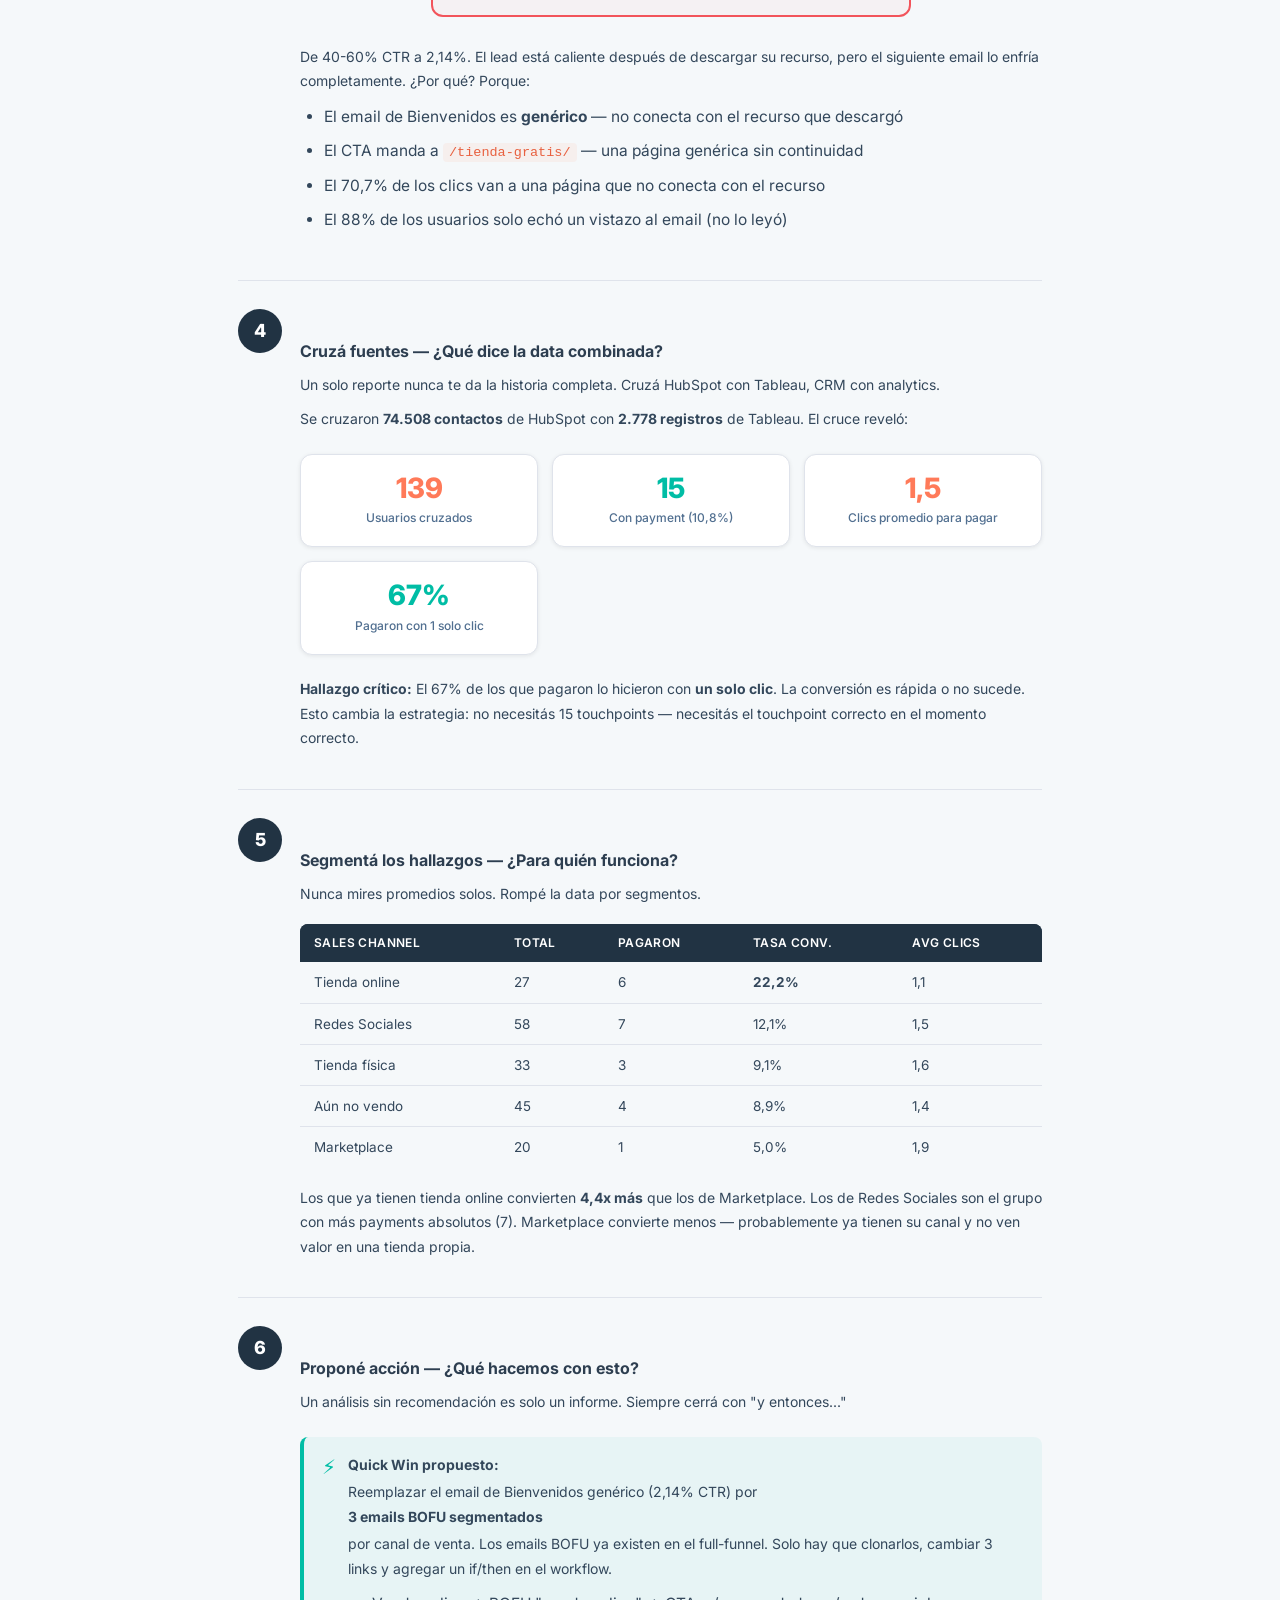
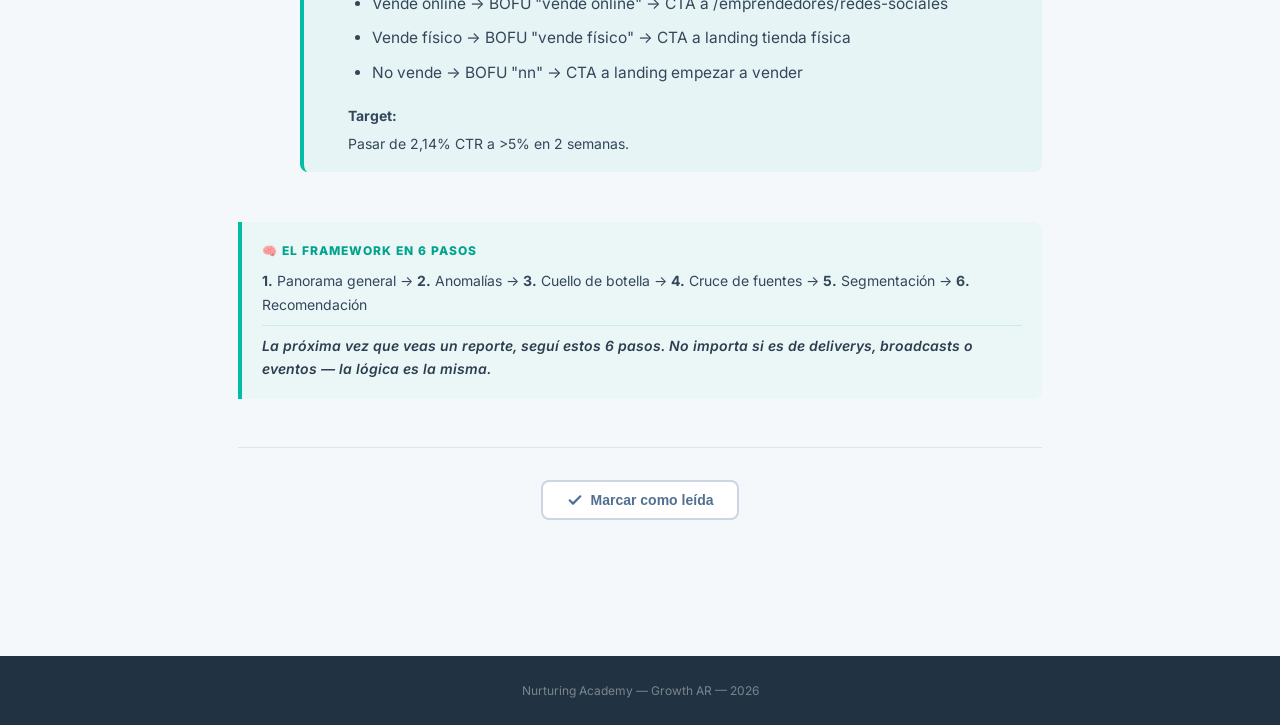
==== commit 12b4a436: "Corregir flechas feas: CSS connector line + arrowhead, remover unicode chars Made-with: Cursor" ====
--- a/analisis.html
+++ b/analisis.html
@@ -94,7 +94,7 @@
               <p>Seguí el journey del lead y buscá el punto donde se cae.</p>
               <div class="flow-diagram">
                 <div class="flow-row"><div class="flow-box flow-tofu"><strong>Email del Descargable</strong><br>CTR 40-60%</div></div>
-                <div class="flow-arrow" style="color:var(--danger)">▼ Se pierde el 95%</div>
+                <div class="flow-arrow" style="color:var(--danger)">Se pierde el 95%</div>
                 <div class="flow-row"><div class="flow-box flow-remark"><strong>Email de Bienvenidos</strong><br>CTR 2,14%</div></div>
               </div>
               <p>De 40-60% CTR a 2,14%. El lead está caliente después de descargar su recurso, pero el siguiente email lo enfría completamente. ¿Por qué? Porque:</p>
@@ -253,15 +253,15 @@
 
         <div class="flow-diagram">
           <div class="flow-row"><div class="flow-box flow-entry"><strong>Lead descarga recurso</strong><br>Form: nombre, email, teléfono, "¿Cómo vendés?"</div></div>
-          <div class="flow-arrow">▼</div>
+          <div class="flow-arrow"></div>
           <div class="flow-row"><div class="flow-box flow-tofu"><strong>Email del Descargable</strong><br>CTR 40-60% — Excelente</div></div>
-          <div class="flow-arrow">▼ Delay 2 min</div>
+          <div class="flow-arrow">Delay 2 min</div>
           <div class="flow-row"><div class="flow-box flow-mofu"><strong>¿Ya recibió email de bienvenida?</strong><br>Ramificación condicional</div></div>
-          <div class="flow-arrow">▼ NO</div>
+          <div class="flow-arrow">NO</div>
           <div class="flow-row"><div class="flow-box flow-mofu"><strong>¿Es Evolución?</strong><br>Filtro Mid Market</div></div>
-          <div class="flow-arrow">▼ NO (es SMB)</div>
+          <div class="flow-arrow">NO (es SMB)</div>
           <div class="flow-row"><div class="flow-box flow-remark"><strong>Email de Bienvenidos</strong><br>CTR 2,14% — Cuello de botella</div></div>
-          <div class="flow-arrow">▼</div>
+          <div class="flow-arrow"></div>
           <div class="flow-row"><div class="flow-box flow-bofu"><strong>TOFU (Full-Funnel)</strong><br>Mismo flujo para todos</div></div>
         </div>
 
@@ -277,7 +277,7 @@
 
         <div class="flow-diagram">
           <div class="flow-row"><div class="flow-box flow-entry" style="max-width:280px"><strong>142</strong><br>Contactos Delivery<br>(No Seller) en Tableau</div></div>
-          <div class="flow-arrow">-92% ▼</div>
+          <div class="flow-arrow">-92%</div>
           <div class="flow-row"><div class="flow-box flow-bofu" style="max-width:280px"><strong>11</strong><br>Contactos que pagaron<br>~8% conversión</div></div>
         </div>
 
@@ -494,9 +494,9 @@
 
         <div class="flow-diagram">
           <div class="flow-row"><div class="flow-box flow-tofu"><strong>Email del Descargable</strong><br>Como está hoy (no se toca)</div></div>
-          <div class="flow-arrow">▼</div>
+          <div class="flow-arrow"></div>
           <div class="flow-row"><div class="flow-box flow-mofu"><strong>If/then: Sales Channel</strong><br>Ramificación por "¿Cómo vendés?"</div></div>
-          <div class="flow-arrow">▼</div>
+          <div class="flow-arrow"></div>
           <div class="flow-row" style="display:flex;gap:12px;justify-content:center;flex-wrap:wrap;">
             <div class="flow-box flow-bofu" style="max-width:220px;font-size:13px;"><strong>Redes/Online/Mktplace</strong><br>BOFU "vende online"<br><small>CTA → /emprendedores/redes-sociales</small></div>
             <div class="flow-box flow-bofu" style="max-width:220px;font-size:13px;"><strong>Tienda física</strong><br>BOFU "vende físico"<br><small>CTA → Landing tienda física</small></div>
--- a/style.css
+++ b/style.css
@@ -343,10 +343,10 @@
 .flow-node.navy{border-color:var(--navy);background:rgba(33,51,67,.04)}
 .flow-node strong{font-size:14px;display:block;margin-bottom:2px}
 .flow-node span{font-size:12px;color:var(--text2)}
-.flow-arrow{
+.flow .flow-arrow{
   width:2px;height:24px;background:var(--border);position:relative;
 }
-.flow-arrow::after{
+.flow .flow-arrow::after{
   content:'';position:absolute;bottom:-4px;left:50%;transform:translateX(-50%);
   border-left:5px solid transparent;border-right:5px solid transparent;
   border-top:6px solid var(--border);
@@ -827,8 +827,43 @@
 .flow-bofu{background:rgba(255,122,89,.05);border-color:var(--coral);color:var(--charcoal)}
 .flow-remark{background:rgba(242,84,91,.04);border-color:var(--danger);color:var(--charcoal)}
 .flow-arrow{
-  text-align:center;font-size:14px;color:var(--text3);
-  padding:6px 0;font-weight:600;
+  text-align:center;
+  font-size:12px;
+  color:var(--text3);
+  padding:0;
+  position:relative;
+  min-height:32px;
+  display:flex;
+  align-items:center;
+  justify-content:center;
+  font-weight:600;
+  line-height:1.4;
+}
+.flow-arrow::before{
+  content:'';
+  position:absolute;
+  left:50%;top:0;bottom:7px;
+  width:2px;
+  background:var(--border);
+  transform:translateX(-50%);
+}
+.flow-arrow::after{
+  content:'';
+  position:absolute;
+  left:50%;bottom:0;
+  transform:translateX(-50%);
+  border-left:5px solid transparent;
+  border-right:5px solid transparent;
+  border-top:7px solid var(--border);
+}
+.flow-arrow:not(:empty){
+  min-height:38px;
+  text-shadow:
+    -3px 0 var(--bg),3px 0 var(--bg),
+    0 -2px var(--bg),0 2px var(--bg),
+    -2px -1px var(--bg),2px -1px var(--bg),
+    -2px 1px var(--bg),2px 1px var(--bg);
+  z-index:1;
 }
 
 /* ============================================================
